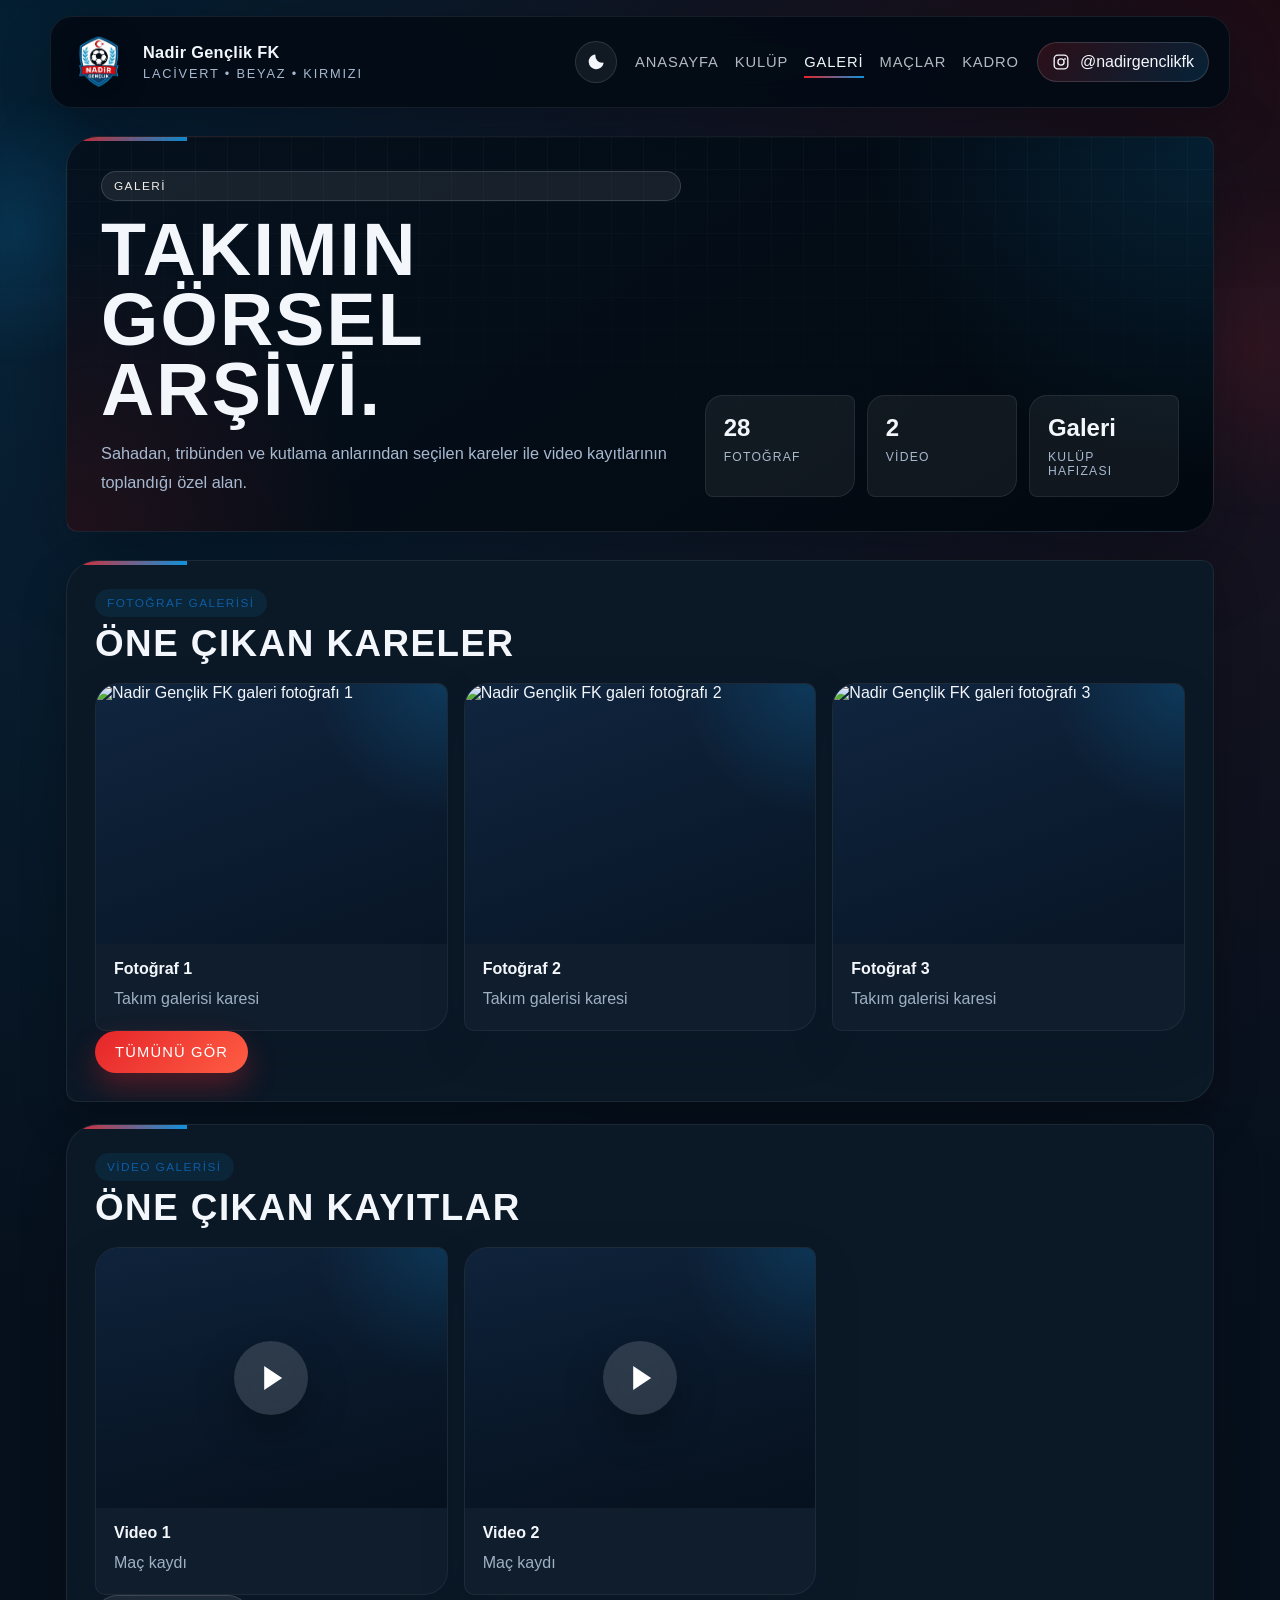
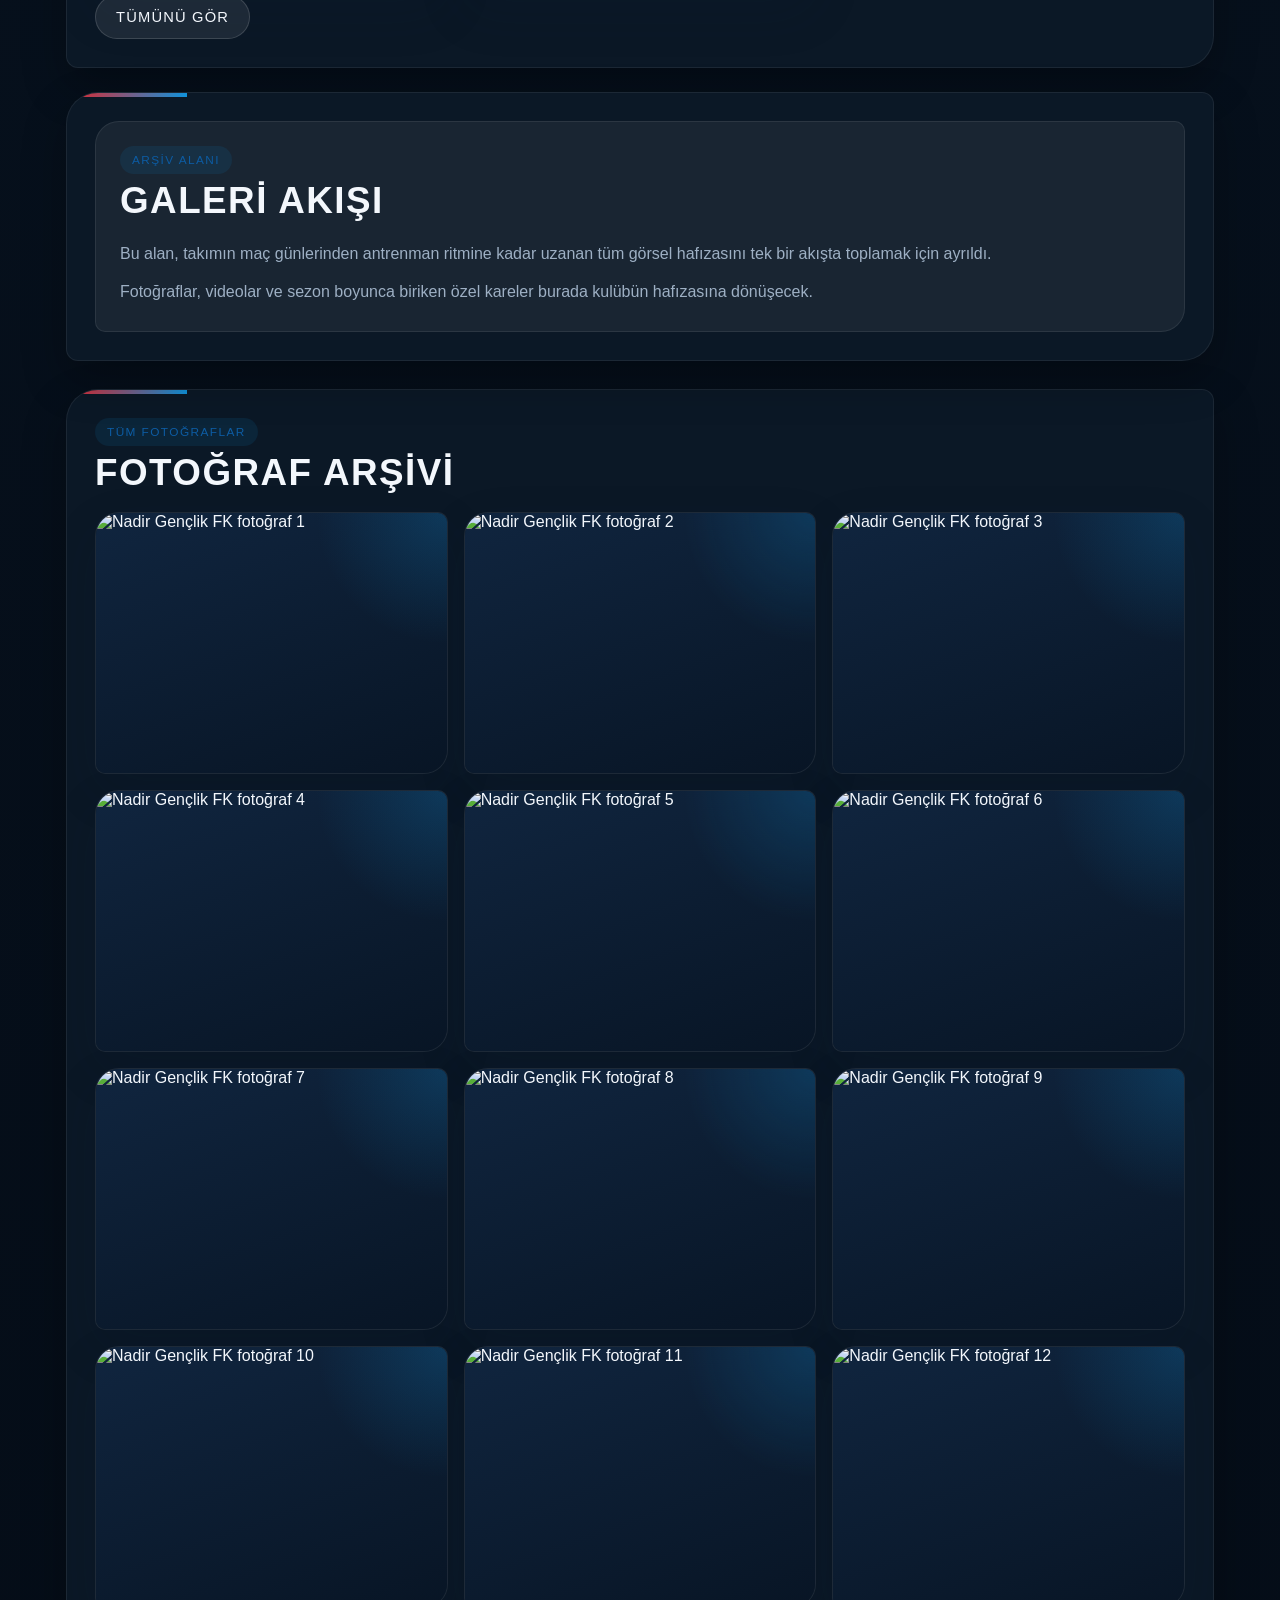
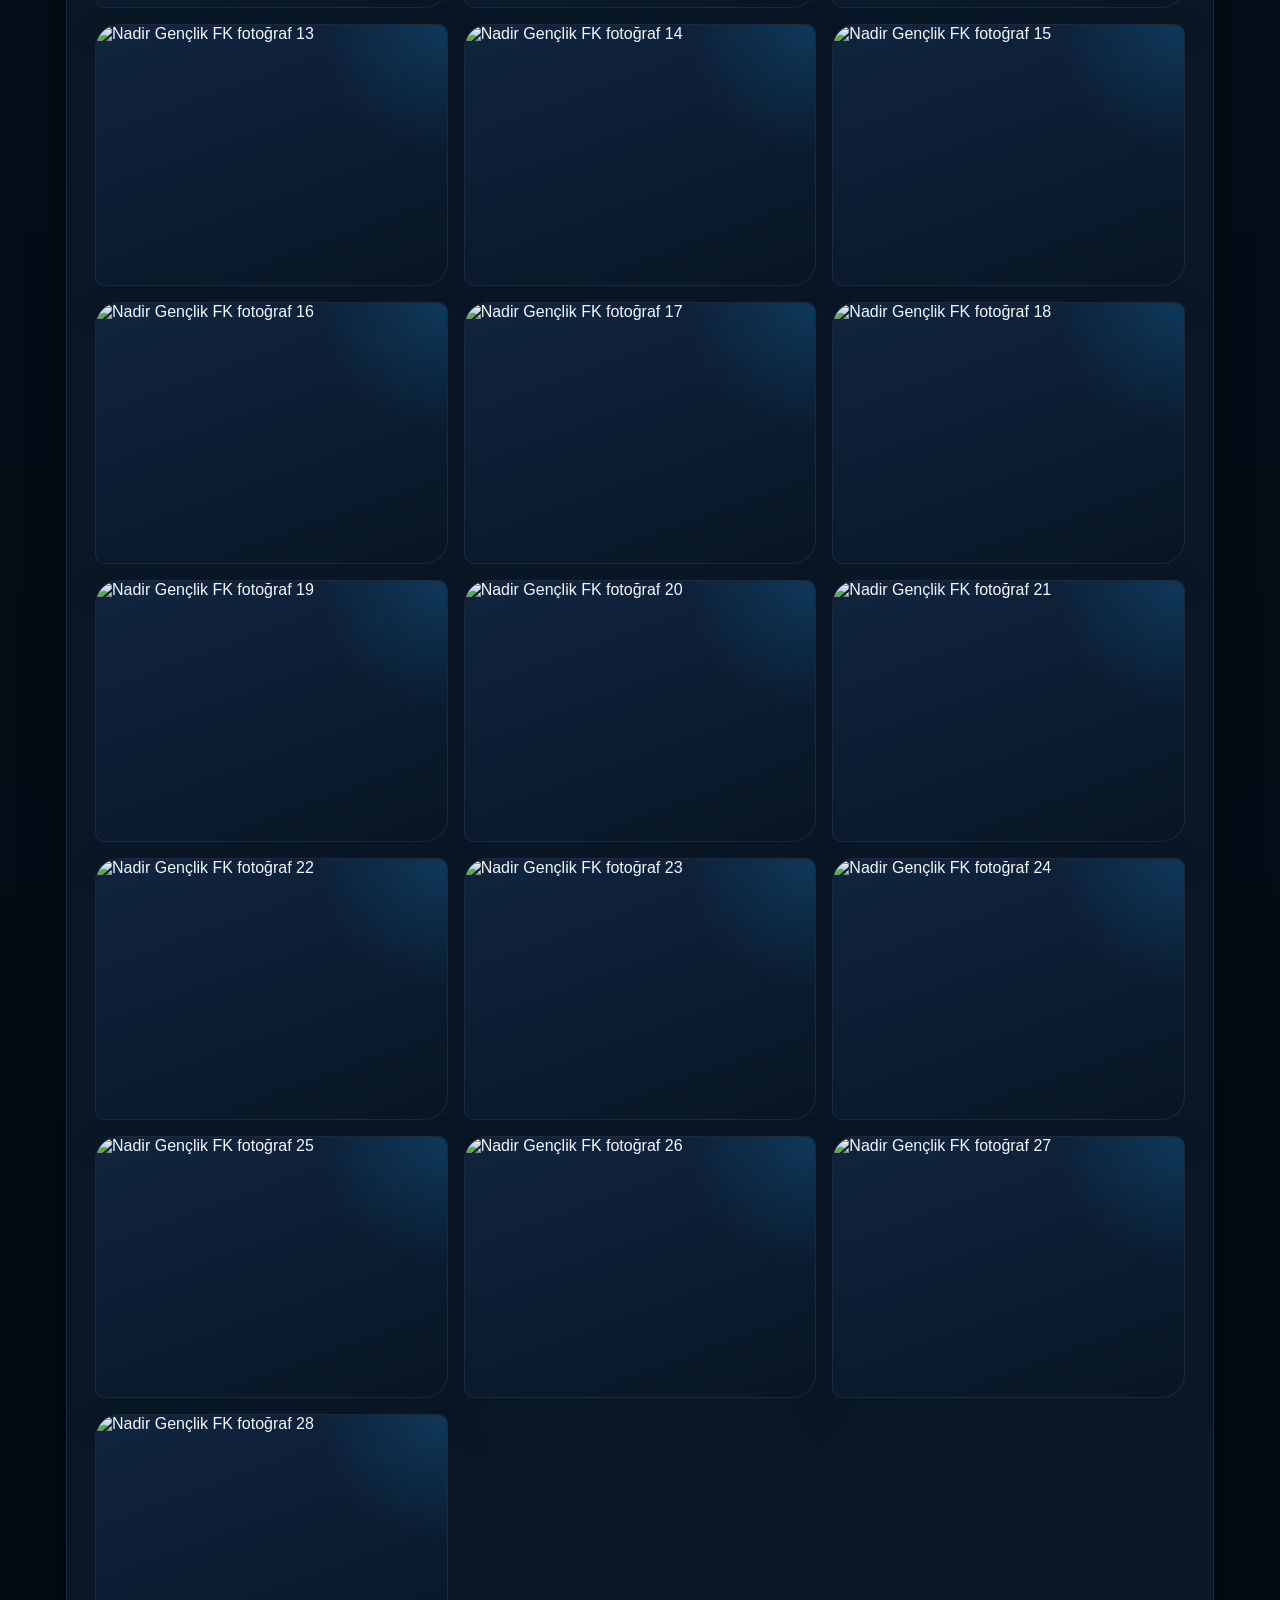
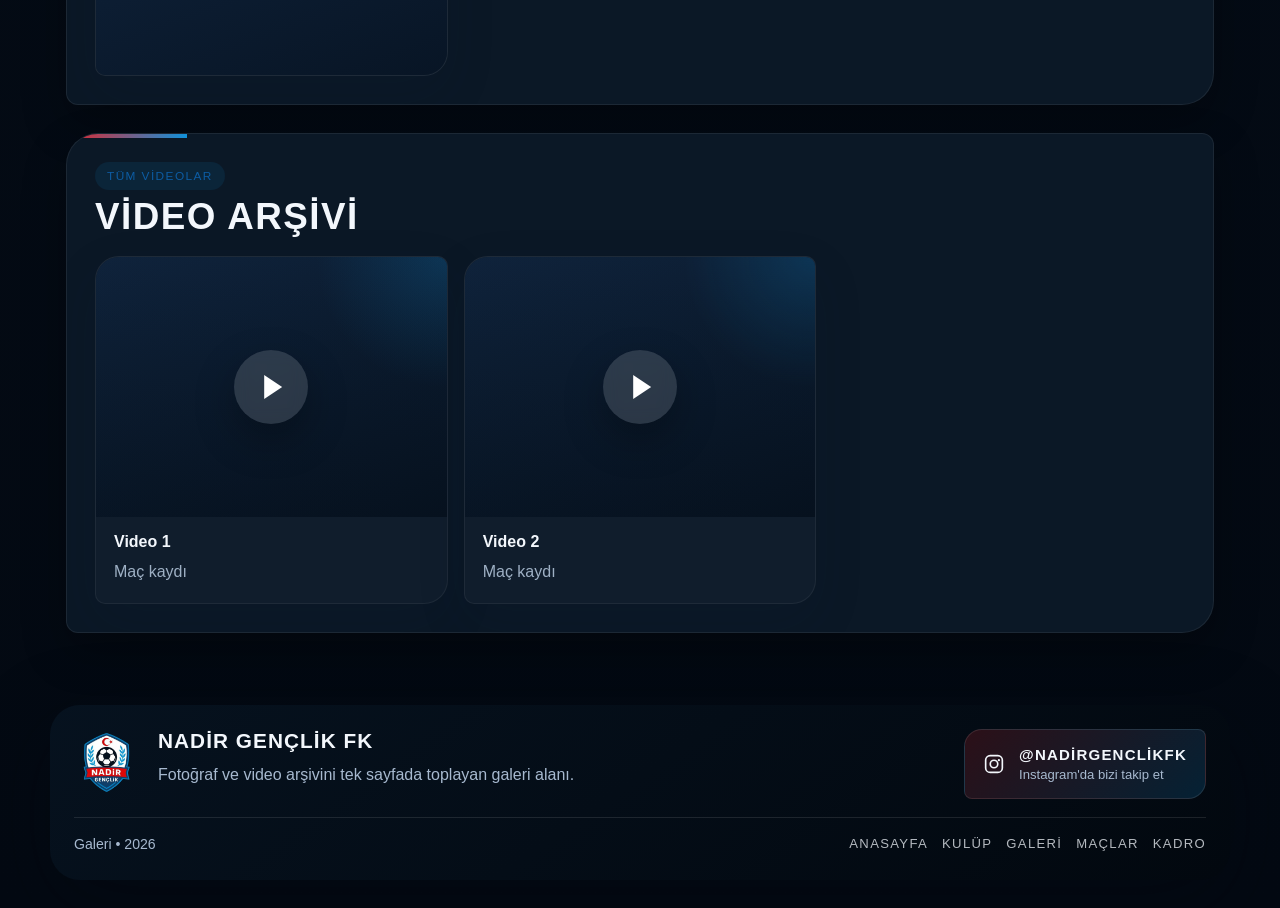
==== galeri.html @ cff1a97d "Add files via upload" ====
﻿<!DOCTYPE html>
<html lang="tr">
<head>
  <meta charset="UTF-8" />
  <meta name="viewport" content="width=device-width, initial-scale=1.0" />
  <meta name="theme-color" content="#071b34" />
  <title>Galeri - Nadir Gençlik FK</title>
  <link rel="icon" type="image/png" href="logo.png" />
  <link rel="stylesheet" href="styles.css" />
</head>
<body class="gallery-page is-loading">
  <div class="page-loader" id="page-loader" aria-hidden="true">
    <div class="loader-core">
      <div class="loader-ring">
        <img src="logo.png" alt="Nadir Gençlik FK logosu" />
      </div>
      <div class="loader-copy">
        <strong>Nadir Gençlik FK</strong>
        <span>Hazırlanıyor</span>
      </div>
    </div>
  </div>
  <div class="cursor-ring" id="cursor-ring" aria-hidden="true"></div>
  <div class="cursor-dot" id="cursor-dot" aria-hidden="true"></div>
  <header class="site-header">
    <nav class="nav-shell" aria-label="Ana menü">
      <a class="nav-logo" href="index.html">
        <img src="logo.png" alt="Nadir Gençlik FK logosu" />
        <div class="logo-copy">
          <span class="logo-name">Nadir Gençlik FK</span>
          <span class="logo-sub">Lacivert • Beyaz • Kırmızı</span>
        </div>
      </a>
      <button class="nav-toggle" id="nav-toggle" type="button" aria-label="Menüyü aç" aria-expanded="false" aria-controls="nav-actions">
        <span class="nav-toggle-lines" aria-hidden="true">
          <span></span>
          <span></span>
          <span></span>
        </span>
      </button>
      <div class="nav-actions" id="nav-actions">
        <button class="theme-toggle" id="theme-toggle" type="button" aria-label="Temayı değiştir">
          <svg viewBox="0 0 24 24" aria-hidden="true"><path d="M21 12.8A8.99 8.99 0 0 1 11.2 3a1 1 0 0 0-1.14-1A10 10 0 1 0 22 13.94a1 1 0 0 0-1-1.14Z"/></svg>
        </button>
        <div class="nav-links">
          <a href="index.html">Anasayfa</a>
          <a href="kulup.html">Kulüp</a>
          <a href="galeri.html" aria-current="page">Galeri</a>
          <a href="mac-sonuclari.html">Maçlar</a>
          <a href="kadro.html">Kadro</a>
        </div>
        <a class="social-pill" href="https://instagram.com/nadirgenclikfk" target="_blank" rel="noopener noreferrer" aria-label="Instagram hesabı">
          <svg viewBox="0 0 24 24" aria-hidden="true"><path d="M7.75 2h8.5A5.75 5.75 0 0 1 22 7.75v8.5A5.75 5.75 0 0 1 16.25 22h-8.5A5.75 5.75 0 0 1 2 16.25v-8.5A5.75 5.75 0 0 1 7.75 2Zm0 1.8A3.95 3.95 0 0 0 3.8 7.75v8.5A3.95 3.95 0 0 0 7.75 20.2h8.5a3.95 3.95 0 0 0 3.95-3.95v-8.5a3.95 3.95 0 0 0-3.95-3.95h-8.5ZM12 7a5 5 0 1 1 0 10 5 5 0 0 1 0-10Zm0 1.8A3.2 3.2 0 1 0 12 15.2 3.2 3.2 0 0 0 12 8.8Zm5.35-2.15a1.2 1.2 0 1 1 0 2.4 1.2 1.2 0 0 1 0-2.4Z"/></svg>
          <span>@nadirgenclikfk</span>
        </a>
      </div>
    </nav>
  </header>

  <main class="page-shell">
    <section class="panel hero-panel page-hero">
      <div class="page-hero-grid">
        <div class="page-copy">
          <span class="page-tag">Galeri</span>
          <h1>Takımın görsel arşivi.</h1>
          <p>Sahadan, tribünden ve kutlama anlarından seçilen kareler ile video kayıtlarının toplandığı özel alan.</p>
        </div>

        <div class="page-summary">
          <div class="summary-card">
            <strong>28</strong>
            <span>Fotoğraf</span>
          </div>
          <div class="summary-card">
            <strong>2</strong>
            <span>Video</span>
          </div>
          <div class="summary-card">
            <strong>Galeri</strong>
            <span>Kulüp hafızası</span>
          </div>
        </div>
      </div>
    </section>

    <section class="section-block results-grid">
      <div class="results-stack">
        <article class="panel content-panel">
          <div class="section-head">
            <span class="section-kicker">Fotoğraf Galerisi</span>
            <h2 class="results-title">Öne Çıkan Kareler</h2>
          </div>
          <div class="gallery-grid">
            <article class="media-card">
              <div class="media-frame">
                <img src="medya/fotograflar/image (1).jpeg" alt="Nadir Gençlik FK galeri fotoğrafı 1" class="gallery-image" />
              </div>
              <div class="media-copy">
                <strong>Fotoğraf 1</strong>
                <span>Takım galerisi karesi</span>
              </div>
            </article>
            <article class="media-card">
              <div class="media-frame">
                <img src="medya/fotograflar/image (2).jpeg" alt="Nadir Gençlik FK galeri fotoğrafı 2" class="gallery-image" />
              </div>
              <div class="media-copy">
                <strong>Fotoğraf 2</strong>
                <span>Takım galerisi karesi</span>
              </div>
            </article>
            <article class="media-card">
              <div class="media-frame">
                <img src="medya/fotograflar/image (3).jpeg" alt="Nadir Gençlik FK galeri fotoğrafı 3" class="gallery-image" />
              </div>
              <div class="media-copy">
                <strong>Fotoğraf 3</strong>
                <span>Takım galerisi karesi</span>
              </div>
            </article>
          </div>
          <div class="hero-actions">
            <a class="button button-primary" href="#tum-fotograflar">Tümünü Gör</a>
          </div>
        </article>

        <article class="panel content-panel">
          <div class="section-head">
            <span class="section-kicker">Video Galerisi</span>
            <h2 class="results-title">Öne Çıkan Kayıtlar</h2>
          </div>
          <div class="gallery-grid">
            <article class="media-card">
              <div class="media-frame">
                <video class="gallery-video-preview" muted playsinline preload="metadata">
                  <source src="medya/videolar/video.mp4" type="video/mp4" />
                </video>
                <button class="media-open media-open-video" type="button" data-video-src="medya/videolar/video.mp4" aria-label="Videoyu büyük aç">
                  <span class="media-open-icon" aria-hidden="true"></span>
                </button>
              </div>
              <div class="media-copy">
                <strong>Video 1</strong>
                <span>Maç kaydı</span>
              </div>
            </article>
            <article class="media-card">
              <div class="media-frame">
                <video class="gallery-video-preview" muted playsinline preload="metadata">
                  <source src="medya/videolar/video 2.mp4" type="video/mp4" />
                </video>
                <button class="media-open media-open-video" type="button" data-video-src="medya/videolar/video 2.mp4" aria-label="Videoyu büyük aç">
                  <span class="media-open-icon" aria-hidden="true"></span>
                </button>
              </div>
              <div class="media-copy">
                <strong>Video 2</strong>
                <span>Maç kaydı</span>
              </div>
            </article>
          </div>
          <div class="hero-actions">
            <a class="button button-secondary" href="#tum-videolar">Tümünü Gör</a>
          </div>
        </article>
      </div>

      <aside class="panel results-aside">
        <article class="note-card">
          <div class="section-head">
            <span class="section-kicker">Arşiv Alanı</span>
            <h2 class="results-title">Galeri Akışı</h2>
          </div>
          <p>Bu alan, takımın maç günlerinden antrenman ritmine kadar uzanan tüm görsel hafızasını tek bir akışta toplamak için ayrıldı.</p>
          <p>Fotoğraflar, videolar ve sezon boyunca biriken özel kareler burada kulübün hafızasına dönüşecek.</p>
        </article>
      </aside>
    </section>

    <section class="section-block panel content-panel" id="tum-fotograflar">
      <div class="section-head">
        <span class="section-kicker">Tüm Fotoğraflar</span>
        <h2 class="results-title">Fotoğraf Arşivi</h2>
      </div>
      <div class="gallery-grid">
        <article class="media-card"><div class="media-frame"><img src="medya/fotograflar/image (1).jpeg" alt="Nadir Gençlik FK fotoğraf 1" class="gallery-image" /></div></article>
        <article class="media-card"><div class="media-frame"><img src="medya/fotograflar/image (2).jpeg" alt="Nadir Gençlik FK fotoğraf 2" class="gallery-image" /></div></article>
        <article class="media-card"><div class="media-frame"><img src="medya/fotograflar/image (3).jpeg" alt="Nadir Gençlik FK fotoğraf 3" class="gallery-image" /></div></article>
        <article class="media-card"><div class="media-frame"><img src="medya/fotograflar/image (4).jpeg" alt="Nadir Gençlik FK fotoğraf 4" class="gallery-image" /></div></article>
        <article class="media-card"><div class="media-frame"><img src="medya/fotograflar/image (5).jpeg" alt="Nadir Gençlik FK fotoğraf 5" class="gallery-image" /></div></article>
        <article class="media-card"><div class="media-frame"><img src="medya/fotograflar/image (6).jpeg" alt="Nadir Gençlik FK fotoğraf 6" class="gallery-image" /></div></article>
        <article class="media-card"><div class="media-frame"><img src="medya/fotograflar/image (7).jpeg" alt="Nadir Gençlik FK fotoğraf 7" class="gallery-image" /></div></article>
        <article class="media-card"><div class="media-frame"><img src="medya/fotograflar/image (8).jpeg" alt="Nadir Gençlik FK fotoğraf 8" class="gallery-image" /></div></article>
        <article class="media-card"><div class="media-frame"><img src="medya/fotograflar/image (9).jpeg" alt="Nadir Gençlik FK fotoğraf 9" class="gallery-image" /></div></article>
        <article class="media-card"><div class="media-frame"><img src="medya/fotograflar/image (10).jpeg" alt="Nadir Gençlik FK fotoğraf 10" class="gallery-image" /></div></article>
        <article class="media-card"><div class="media-frame"><img src="medya/fotograflar/image (11).jpeg" alt="Nadir Gençlik FK fotoğraf 11" class="gallery-image" /></div></article>
        <article class="media-card"><div class="media-frame"><img src="medya/fotograflar/image (12).jpeg" alt="Nadir Gençlik FK fotoğraf 12" class="gallery-image" /></div></article>
        <article class="media-card"><div class="media-frame"><img src="medya/fotograflar/image (13).jpeg" alt="Nadir Gençlik FK fotoğraf 13" class="gallery-image" /></div></article>
        <article class="media-card"><div class="media-frame"><img src="medya/fotograflar/image (14).jpeg" alt="Nadir Gençlik FK fotoğraf 14" class="gallery-image" /></div></article>
        <article class="media-card"><div class="media-frame"><img src="medya/fotograflar/image (15).jpeg" alt="Nadir Gençlik FK fotoğraf 15" class="gallery-image" /></div></article>
        <article class="media-card"><div class="media-frame"><img src="medya/fotograflar/image (16).jpeg" alt="Nadir Gençlik FK fotoğraf 16" class="gallery-image" /></div></article>
        <article class="media-card"><div class="media-frame"><img src="medya/fotograflar/image (17).jpeg" alt="Nadir Gençlik FK fotoğraf 17" class="gallery-image" /></div></article>
        <article class="media-card"><div class="media-frame"><img src="medya/fotograflar/image (18).jpeg" alt="Nadir Gençlik FK fotoğraf 18" class="gallery-image" /></div></article>
        <article class="media-card"><div class="media-frame"><img src="medya/fotograflar/image (19).jpeg" alt="Nadir Gençlik FK fotoğraf 19" class="gallery-image" /></div></article>
        <article class="media-card"><div class="media-frame"><img src="medya/fotograflar/image (20).jpeg" alt="Nadir Gençlik FK fotoğraf 20" class="gallery-image" /></div></article>
        <article class="media-card"><div class="media-frame"><img src="medya/fotograflar/image (21).jpeg" alt="Nadir Gençlik FK fotoğraf 21" class="gallery-image" /></div></article>
        <article class="media-card"><div class="media-frame"><img src="medya/fotograflar/image (22).jpeg" alt="Nadir Gençlik FK fotoğraf 22" class="gallery-image" /></div></article>
        <article class="media-card"><div class="media-frame"><img src="medya/fotograflar/image (23).jpeg" alt="Nadir Gençlik FK fotoğraf 23" class="gallery-image" /></div></article>
        <article class="media-card"><div class="media-frame"><img src="medya/fotograflar/image (24).jpeg" alt="Nadir Gençlik FK fotoğraf 24" class="gallery-image" /></div></article>
        <article class="media-card"><div class="media-frame"><img src="medya/fotograflar/image (25).jpeg" alt="Nadir Gençlik FK fotoğraf 25" class="gallery-image" /></div></article>
        <article class="media-card"><div class="media-frame"><img src="medya/fotograflar/image (26).jpeg" alt="Nadir Gençlik FK fotoğraf 26" class="gallery-image" /></div></article>
        <article class="media-card"><div class="media-frame"><img src="medya/fotograflar/image (27).jpeg" alt="Nadir Gençlik FK fotoğraf 27" class="gallery-image" /></div></article>
        <article class="media-card"><div class="media-frame"><img src="medya/fotograflar/image (28).jpeg" alt="Nadir Gençlik FK fotoğraf 28" class="gallery-image" /></div></article>
      </div>
    </section>

    <section class="section-block panel content-panel" id="tum-videolar">
      <div class="section-head">
        <span class="section-kicker">Tüm Videolar</span>
        <h2 class="results-title">Video Arşivi</h2>
      </div>
      <div class="gallery-grid">
        <article class="media-card">
          <div class="media-frame">
            <video class="gallery-video-preview" muted playsinline preload="metadata">
              <source src="medya/videolar/video.mp4" type="video/mp4" />
            </video>
            <button class="media-open media-open-video" type="button" data-video-src="medya/videolar/video.mp4" aria-label="Videoyu büyük aç">
              <span class="media-open-icon" aria-hidden="true"></span>
            </button>
          </div>
          <div class="media-copy">
            <strong>Video 1</strong>
            <span>Maç kaydı</span>
          </div>
        </article>
        <article class="media-card">
          <div class="media-frame">
            <video class="gallery-video-preview" muted playsinline preload="metadata">
              <source src="medya/videolar/video 2.mp4" type="video/mp4" />
            </video>
            <button class="media-open media-open-video" type="button" data-video-src="medya/videolar/video 2.mp4" aria-label="Videoyu büyük aç">
              <span class="media-open-icon" aria-hidden="true"></span>
            </button>
          </div>
          <div class="media-copy">
            <strong>Video 2</strong>
            <span>Maç kaydı</span>
          </div>
        </article>
      </div>
    </section>

  </main>

  <div class="lightbox" id="gallery-lightbox" aria-hidden="true">
    <button class="lightbox-close" id="lightbox-close" type="button" aria-label="Görseli kapat">×</button>
    <div class="lightbox-stage">
      <img src="" alt="" class="lightbox-image" id="lightbox-image" />
      <video class="lightbox-video" id="lightbox-video" controls playsinline></video>
    </div>
  </div>

  <footer class="site-footer">
    <div class="footer-shell">
      <div class="footer-main">
        <div class="footer-brand">
          <img src="logo.png" alt="Nadir Gençlik FK logosu" />
          <div>
            <strong>Nadir Gençlik FK</strong>
            <p>Fotoğraf ve video arşivini tek sayfada toplayan galeri alanı.</p>
          </div>
        </div>

        <a class="footer-social-card" href="https://instagram.com/nadirgenclikfk" target="_blank" rel="noopener noreferrer" aria-label="Instagram hesabı">
          <svg class="social-icon" viewBox="0 0 24 24" aria-hidden="true"><path d="M7.75 2h8.5A5.75 5.75 0 0 1 22 7.75v8.5A5.75 5.75 0 0 1 16.25 22h-8.5A5.75 5.75 0 0 1 2 16.25v-8.5A5.75 5.75 0 0 1 7.75 2Zm0 1.8A3.95 3.95 0 0 0 3.8 7.75v8.5A3.95 3.95 0 0 0 7.75 20.2h8.5a3.95 3.95 0 0 0 3.95-3.95v-8.5a3.95 3.95 0 0 0-3.95-3.95h-8.5ZM12 7a5 5 0 1 1 0 10 5 5 0 0 1 0-10Zm0 1.8A3.2 3.2 0 1 0 12 15.2 3.2 3.2 0 0 0 12 8.8Zm5.35-2.15a1.2 1.2 0 1 1 0 2.4 1.2 1.2 0 0 1 0-2.4Z"/></svg>
          <div class="footer-social-copy">
            <strong>@nadirgenclikfk</strong>
            <span>Instagram'da bizi takip et</span>
          </div>
        </a>
      </div>

      <div class="footer-bottom">
        <div class="footer-note">Galeri • 2026</div>
        <div class="footer-nav">
          <a href="index.html">Anasayfa</a>
          <a href="kulup.html">Kulüp</a>
          <a href="galeri.html">Galeri</a>
          <a href="mac-sonuclari.html">Maçlar</a>
          <a href="kadro.html">Kadro</a>
        </div>
      </div>
    </div>
  </footer>

  <script>
    var loaderStart = Date.now();

    (function () {
      var savedTheme = localStorage.getItem("ngf-theme");
      if (savedTheme === "light" || savedTheme === "dark") {
        document.body.setAttribute("data-theme", savedTheme);
      }
    })();

    window.addEventListener("load", function () {
      var loader = document.getElementById("page-loader");
      if (!loader) return;
      var elapsed = Date.now() - loaderStart;
      var remaining = Math.max(0, 1800 - elapsed);
      window.setTimeout(function () {
        document.body.classList.remove("is-loading");
        loader.classList.add("is-hidden");
        window.setTimeout(function () {
          loader.remove();
        }, 500);
      }, remaining);
    });

    (function () {
      var themeToggle = document.getElementById("theme-toggle");

      if (themeToggle) {
        function updateThemeToggleLabel() {
          var isLight = document.body.getAttribute("data-theme") === "light";
          themeToggle.setAttribute("aria-label", isLight ? "Karanlık temaya geç" : "Beyaz temaya geç");
        }

        updateThemeToggleLabel();

        themeToggle.addEventListener("click", function () {
          var currentTheme = document.body.getAttribute("data-theme") === "light" ? "light" : "dark";
          var nextTheme = currentTheme === "light" ? "dark" : "light";
          document.body.setAttribute("data-theme", nextTheme);
          localStorage.setItem("ngf-theme", nextTheme);
          updateThemeToggleLabel();
        });
      }

      var navToggle = document.getElementById("nav-toggle");
      var navActions = document.getElementById("nav-actions");
      var navShell = document.querySelector(".nav-shell");

      if (navToggle && navActions && navShell) {
        navToggle.addEventListener("click", function () {
          var isOpen = navShell.classList.toggle("is-open");
          navToggle.setAttribute("aria-expanded", String(isOpen));
          navToggle.setAttribute("aria-label", isOpen ? "Menüyü kapat" : "Menüyü aç");
        });

        navActions.querySelectorAll("a").forEach(function (link) {
          link.addEventListener("click", function () {
            navShell.classList.remove("is-open");
            navToggle.setAttribute("aria-expanded", "false");
            navToggle.setAttribute("aria-label", "Menüyü aç");
          });
        });
      }

      if (!window.matchMedia("(pointer: fine)").matches) return;

      var ring = document.getElementById("cursor-ring");
      var dot = document.getElementById("cursor-dot");
      if (!ring || !dot) return;

      document.body.classList.add("has-fancy-cursor");

      var ringX = window.innerWidth / 2;
      var ringY = window.innerHeight / 2;
      var mouseX = ringX;
      var mouseY = ringY;

      function animate() {
        ringX += (mouseX - ringX) * 0.18;
        ringY += (mouseY - ringY) * 0.18;
        ring.style.transform = "translate(" + ringX + "px, " + ringY + "px) translate(-50%, -50%)";
        dot.style.transform = "translate(" + mouseX + "px, " + mouseY + "px) translate(-50%, -50%)";
        window.requestAnimationFrame(animate);
      }

      window.addEventListener("mousemove", function (event) {
        mouseX = event.clientX;
        mouseY = event.clientY;
        ring.classList.add("is-visible");
        dot.classList.add("is-visible");
      });

      window.addEventListener("mouseout", function () {
        ring.classList.remove("is-visible");
        dot.classList.remove("is-visible");
      });

      document.querySelectorAll("a, button, .button, .social-pill, .footer-social-card, .video-card, .player-card, .match-row, .result-card, .tag-chip, .media-card").forEach(function (item) {
        item.addEventListener("mouseenter", function () {
          ring.classList.add("is-active");
          dot.classList.add("is-active");
        });
        item.addEventListener("mouseleave", function () {
          ring.classList.remove("is-active");
          dot.classList.remove("is-active");
        });
      });

      animate();
    })();

    (function () {
      var lightbox = document.getElementById("gallery-lightbox");
      var lightboxImage = document.getElementById("lightbox-image");
      var lightboxVideo = document.getElementById("lightbox-video");
      var closeButton = document.getElementById("lightbox-close");

      if (!lightbox || !lightboxImage || !lightboxVideo || !closeButton) return;

      function closeLightbox() {
        lightbox.classList.remove("is-open");
        lightbox.setAttribute("aria-hidden", "true");
        document.body.classList.remove("lightbox-open");
        lightboxVideo.pause();
        lightboxVideo.removeAttribute("src");
        lightboxImage.removeAttribute("src");
        lightboxImage.classList.remove("is-visible");
        lightboxVideo.classList.remove("is-visible");
      }

      document.querySelectorAll(".gallery-image").forEach(function (image) {
        image.addEventListener("click", function () {
          lightboxVideo.classList.remove("is-visible");
          lightboxImage.src = image.src;
          lightboxImage.alt = image.alt || "Galeri görseli";
          lightboxImage.classList.add("is-visible");
          lightbox.classList.add("is-open");
          lightbox.setAttribute("aria-hidden", "false");
          document.body.classList.add("lightbox-open");
        });
      });

      document.querySelectorAll(".media-open").forEach(function (button) {
        button.addEventListener("click", function () {
          var source = button.getAttribute("data-video-src");
          if (!source) return;
          lightboxImage.classList.remove("is-visible");
          lightboxVideo.src = source;
          lightboxVideo.classList.add("is-visible");
          lightbox.classList.add("is-open");
          lightbox.setAttribute("aria-hidden", "false");
          document.body.classList.add("lightbox-open");
          lightboxVideo.play().catch(function () {});
        });
      });

      closeButton.addEventListener("click", closeLightbox);

      lightbox.addEventListener("click", function (event) {
        if (event.target === lightbox) {
          closeLightbox();
        }
      });

      window.addEventListener("keydown", function (event) {
        if (event.key === "Escape" && lightbox.classList.contains("is-open")) {
          closeLightbox();
        }
      });
    })();
  </script>
</body>
</html>
---- styles.css ----
﻿:root {
  --bg-top: #06111e;
  --bg-deep: #0a1b30;
  --bg-panel: rgba(8, 24, 42, 0.92);
  --bg-panel-soft: rgba(10, 31, 53, 0.82);
  --bg-card: #ffffff;
  --bg-muted: #edf2f8;
  --line-dark: rgba(255, 255, 255, 0.12);
  --line-light: rgba(8, 24, 42, 0.1);
  --text-light: #f3f7fc;
  --text-soft: #a7b9cf;
  --text-dark: #0c1a2c;
  --text-muted: #5c6c80;
  --brand-blue: #1092db;
  --brand-blue-deep: #0d5ca3;
  --brand-red: #e5252a;
  --brand-cream: #f3eee6;
  --pitch-green: #166343;
  --pitch-green-deep: #0f5135;
  --shadow-dark: 0 24px 80px rgba(0, 7, 16, 0.38);
  --shadow-light: 0 18px 50px rgba(10, 28, 47, 0.12);
  --radius-lg: 32px 12px 32px 12px;
  --radius-md: 24px 10px 24px 10px;
  --radius-sm: 18px 8px 18px 8px;
  --max-width: 1180px;
  --page-bg:
    radial-gradient(circle at top left, rgba(16, 146, 219, 0.22), transparent 26%),
    radial-gradient(circle at top right, rgba(229, 37, 42, 0.14), transparent 24%),
    linear-gradient(180deg, var(--bg-top) 0, #0a1625 24rem, #f2f5fa 24rem, #edf2f8 100%);
  --nav-surface: rgba(7, 20, 35, 0.76);
  --nav-border: rgba(255, 255, 255, 0.12);
  --nav-link-bg-mobile: rgba(255, 255, 255, 0.05);
  --hero-surface:
    radial-gradient(circle at top right, rgba(16, 146, 219, 0.2), transparent 28%),
    radial-gradient(circle at bottom left, rgba(229, 37, 42, 0.18), transparent 24%),
    linear-gradient(145deg, rgba(11, 33, 58, 0.98), rgba(6, 16, 28, 0.98));
  --hero-grid-line: rgba(255, 255, 255, 0.03);
  --dark-panel-surface: linear-gradient(160deg, rgba(11, 34, 59, 0.97), rgba(7, 20, 35, 0.98));
  --footer-surface: linear-gradient(145deg, rgba(11, 34, 59, 0.98), rgba(7, 20, 35, 0.98));
  --loader-surface:
    radial-gradient(circle at top, rgba(16, 146, 219, 0.24), transparent 32%),
    radial-gradient(circle at bottom, rgba(229, 37, 42, 0.18), transparent 28%),
    linear-gradient(180deg, rgba(4, 13, 24, 0.98), rgba(8, 24, 42, 0.99));
  --theme-toggle-surface: rgba(255, 255, 255, 0.08);
  --theme-toggle-border: rgba(255, 255, 255, 0.14);
  --theme-toggle-text: var(--text-light);
}

* {
  box-sizing: border-box;
}

html {
  scroll-behavior: smooth;
}

body {
  margin: 0;
  font-family: "Trebuchet MS", Verdana, sans-serif;
  color: var(--text-dark);
  background: var(--page-bg);
  overflow-x: hidden;
}

body[data-theme="light"] {
  --bg-top: #dfeaf7;
  --bg-deep: #eef4fb;
  --bg-panel: rgba(255, 255, 255, 0.96);
  --bg-panel-soft: rgba(244, 248, 253, 0.96);
  --bg-card: #ffffff;
  --bg-muted: #f4f7fb;
  --line-dark: rgba(10, 28, 47, 0.1);
  --line-light: rgba(10, 28, 47, 0.08);
  --text-light: #10233a;
  --text-soft: #607086;
  --text-dark: #0c1a2c;
  --text-muted: #5f6e81;
  --page-bg:
    radial-gradient(circle at top left, rgba(16, 146, 219, 0.16), transparent 26%),
    radial-gradient(circle at top right, rgba(229, 37, 42, 0.09), transparent 22%),
    linear-gradient(180deg, #edf4fb 0, #f7fafd 24rem, #eef3f8 24rem, #e7edf5 100%);
  --nav-surface: rgba(255, 255, 255, 0.88);
  --nav-border: rgba(10, 28, 47, 0.1);
  --nav-link-bg-mobile: rgba(10, 28, 47, 0.04);
  --hero-surface:
    radial-gradient(circle at top right, rgba(16, 146, 219, 0.14), transparent 28%),
    radial-gradient(circle at bottom left, rgba(229, 37, 42, 0.1), transparent 24%),
    linear-gradient(145deg, rgba(255, 255, 255, 0.98), rgba(241, 246, 252, 0.98));
  --hero-grid-line: rgba(10, 28, 47, 0.04);
  --dark-panel-surface: linear-gradient(160deg, rgba(255, 255, 255, 0.98), rgba(242, 247, 252, 0.98));
  --footer-surface: linear-gradient(145deg, rgba(255, 255, 255, 0.98), rgba(242, 247, 252, 0.98));
  --loader-surface:
    radial-gradient(circle at top, rgba(16, 146, 219, 0.16), transparent 32%),
    radial-gradient(circle at bottom, rgba(229, 37, 42, 0.1), transparent 28%),
    linear-gradient(180deg, rgba(243, 247, 252, 0.98), rgba(232, 238, 246, 0.99));
  --theme-toggle-surface: rgba(10, 28, 47, 0.06);
  --theme-toggle-border: rgba(10, 28, 47, 0.12);
  --theme-toggle-text: var(--text-dark);
}

body:not([data-theme="light"]) {
  --page-bg:
    radial-gradient(circle at top left, rgba(16, 146, 219, 0.16), transparent 22%),
    radial-gradient(circle at top right, rgba(229, 37, 42, 0.12), transparent 20%),
    linear-gradient(180deg, #020811 0, #06101c 18rem, #07121f 18rem, #030912 100%);
  --nav-surface: rgba(3, 11, 20, 0.9);
  --nav-border: rgba(255, 255, 255, 0.08);
  --hero-surface:
    radial-gradient(circle at top right, rgba(16, 146, 219, 0.16), transparent 28%),
    radial-gradient(circle at bottom left, rgba(229, 37, 42, 0.12), transparent 24%),
    linear-gradient(145deg, rgba(6, 18, 31, 0.99), rgba(2, 8, 15, 0.99));
  --dark-panel-surface: linear-gradient(160deg, rgba(7, 20, 35, 0.98), rgba(2, 9, 16, 0.99));
  --footer-surface: linear-gradient(145deg, rgba(6, 18, 31, 0.99), rgba(2, 8, 15, 0.99));
  --loader-surface:
    radial-gradient(circle at top, rgba(16, 146, 219, 0.18), transparent 28%),
    radial-gradient(circle at bottom, rgba(229, 37, 42, 0.12), transparent 24%),
    linear-gradient(180deg, rgba(2, 7, 13, 0.995), rgba(3, 10, 18, 0.995));
  --bg-card: #0b1826;
  --bg-muted: #101d2c;
  --text-dark: #edf4fb;
  --text-muted: #9eb0c4;
  --line-light: rgba(255, 255, 255, 0.08);
  --theme-toggle-surface: rgba(255, 255, 255, 0.06);
  --theme-toggle-border: rgba(255, 255, 255, 0.12);
  --theme-toggle-text: var(--text-light);
}

body.is-loading {
  overflow: hidden;
}

body::before,
body::after {
  content: "";
  position: fixed;
  inset: auto;
  pointer-events: none;
  z-index: -1;
}

body::before {
  top: 90px;
  left: -120px;
  width: 280px;
  height: 280px;
  border-radius: 50%;
  background: radial-gradient(circle, rgba(16, 146, 219, 0.18), transparent 68%);
}

body::after {
  top: 180px;
  right: -140px;
  width: 340px;
  height: 340px;
  border-radius: 50%;
  background: radial-gradient(circle, rgba(229, 37, 42, 0.11), transparent 70%);
}

a {
  color: inherit;
  text-decoration: none;
}

img {
  display: block;
  max-width: 100%;
}

h1,
h2,
h3,
.nav-links a,
.eyebrow,
.section-kicker,
.page-tag,
.button,
.stat-value,
.mini-match-label,
.formation-pill,
.role-pill,
.social-pill span,
.footer-nav a {
  font-family: "Franklin Gothic Medium", "Arial Narrow", Arial, sans-serif;
}

.site-header {
  position: sticky;
  top: 0;
  z-index: 30;
  padding: 16px 16px 0;
}

.page-loader {
  position: fixed;
  inset: 0;
  z-index: 999;
  display: flex;
  align-items: center;
  justify-content: center;
  background: var(--loader-surface);
  opacity: 1;
  visibility: visible;
  transition: opacity 0.45s ease, visibility 0.45s ease;
}

.page-loader.is-hidden {
  opacity: 0;
  visibility: hidden;
}

.cursor-dot,
.cursor-ring {
  display: none;
}

@media (pointer: fine) {
  body.has-fancy-cursor,
  body.has-fancy-cursor a,
  body.has-fancy-cursor button,
  body.has-fancy-cursor .button,
  body.has-fancy-cursor .social-pill,
  body.has-fancy-cursor .footer-social-card,
  body.has-fancy-cursor .video-card,
  body.has-fancy-cursor .player-card,
  body.has-fancy-cursor .match-row,
  body.has-fancy-cursor .result-card,
  body.has-fancy-cursor .tag-chip,
  body.has-fancy-cursor .nav-links a {
    cursor: none;
  }

  .cursor-dot,
  .cursor-ring {
    display: block;
    position: fixed;
    left: 0;
    top: 0;
    pointer-events: none;
    z-index: 1001;
    transform: translate(-50%, -50%);
    opacity: 0;
    transition: opacity 0.22s ease, transform 0.18s ease, width 0.22s ease, height 0.22s ease, border-color 0.22s ease, background 0.22s ease;
  }

  .cursor-dot {
    width: 8px;
    height: 8px;
    border-radius: 50%;
    background: var(--brand-red);
    box-shadow: 0 0 16px rgba(229, 37, 42, 0.32);
  }

  .cursor-ring {
    width: 34px;
    height: 34px;
    border-radius: 50%;
    border: 1.5px solid rgba(16, 146, 219, 0.72);
    background: rgba(16, 146, 219, 0.08);
    backdrop-filter: blur(2px);
  }

  .cursor-dot.is-visible,
  .cursor-ring.is-visible {
    opacity: 1;
  }

  .cursor-ring.is-active {
    width: 52px;
    height: 52px;
    border-color: rgba(229, 37, 42, 0.7);
    background: rgba(229, 37, 42, 0.08);
  }

  .cursor-dot.is-active {
    transform: translate(-50%, -50%) scale(1.25);
    background: var(--brand-blue);
    box-shadow: 0 0 18px rgba(16, 146, 219, 0.34);
  }
}

.loader-core {
  display: flex;
  flex-direction: column;
  align-items: center;
  gap: 18px;
  text-align: center;
}

.loader-ring {
  position: relative;
  width: 156px;
  height: 156px;
  border-radius: 50%;
  display: flex;
  align-items: center;
  justify-content: center;
  background:
    linear-gradient(145deg, rgba(255, 255, 255, 0.06), rgba(255, 255, 255, 0.01));
  border: 1px solid rgba(255, 255, 255, 0.12);
  box-shadow: 0 20px 60px rgba(0, 0, 0, 0.34);
}

.loader-ring::before {
  content: "";
  position: absolute;
  inset: -10px;
  border-radius: 50%;
  border: 5px solid rgba(255, 255, 255, 0.08);
  border-top-color: #17a4f0;
  border-right-color: #f0282d;
  border-bottom-color: rgba(23, 164, 240, 0.3);
  border-left-color: rgba(240, 40, 45, 0.3);
  box-shadow:
    0 0 26px rgba(23, 164, 240, 0.18),
    0 0 34px rgba(240, 40, 45, 0.12);
  animation: spin-loader 1.15s linear infinite;
}

.loader-ring::after {
  content: "";
  position: absolute;
  inset: -24px;
  border-radius: 50%;
  border: 1px dashed rgba(255, 255, 255, 0.16);
  box-shadow: inset 0 0 24px rgba(255, 255, 255, 0.05);
  animation: spin-loader-reverse 6s linear infinite;
}

.loader-ring img {
  width: 106px;
  height: 106px;
  object-fit: contain;
  border-radius: 50%;
  background: transparent;
  padding: 0;
  filter: drop-shadow(0 10px 18px rgba(0, 0, 0, 0.28));
  animation: logo-pulse 1.5s ease-in-out infinite;
}

.loader-copy strong {
  display: block;
  color: var(--text-light);
  font-size: 1rem;
  letter-spacing: 0.18em;
  text-transform: uppercase;
}

.loader-copy span {
  display: block;
  margin-top: 8px;
  color: var(--text-soft);
  font-size: 0.82rem;
  letter-spacing: 0.14em;
  text-transform: uppercase;
}

.nav-shell {
  max-width: var(--max-width);
  margin: 0 auto;
  padding: 16px 20px;
  display: flex;
  align-items: center;
  justify-content: space-between;
  gap: 18px;
  background: var(--nav-surface);
  border: 1px solid var(--nav-border);
  backdrop-filter: blur(14px);
  border-radius: 22px;
  box-shadow: 0 18px 50px rgba(0, 6, 14, 0.24);
}

.nav-logo {
  display: flex;
  align-items: center;
  gap: 14px;
  min-width: 0;
}

.nav-logo img {
  width: 58px;
  height: 58px;
  object-fit: contain;
  filter: drop-shadow(0 6px 14px rgba(0, 0, 0, 0.35));
}

.logo-copy {
  display: flex;
  flex-direction: column;
  gap: 4px;
}

.logo-name {
  color: var(--text-light);
  font-size: 1.02rem;
  font-weight: 700;
  letter-spacing: 0.02em;
}

.logo-sub {
  color: var(--text-soft);
  font-size: 0.8rem;
  letter-spacing: 0.14em;
  text-transform: uppercase;
}

.nav-actions {
  display: flex;
  align-items: center;
  gap: 18px;
}

.nav-toggle {
  display: none;
  width: 52px;
  height: 52px;
  align-items: center;
  justify-content: center;
  padding: 0;
  border: 1px solid rgba(255, 255, 255, 0.12);
  border-radius: 16px;
  background: rgba(255, 255, 255, 0.06);
  color: var(--text-light);
}

.nav-toggle-lines {
  position: relative;
  width: 22px;
  height: 16px;
}

.nav-toggle-lines span {
  position: absolute;
  left: 0;
  width: 100%;
  height: 2px;
  border-radius: 999px;
  background: currentColor;
  transition: transform 0.25s ease, opacity 0.25s ease, top 0.25s ease;
}

.nav-toggle-lines span:nth-child(1) {
  top: 0;
}

.nav-toggle-lines span:nth-child(2) {
  top: 7px;
}

.nav-toggle-lines span:nth-child(3) {
  top: 14px;
}

.nav-shell.is-open .nav-toggle-lines span:nth-child(1) {
  top: 7px;
  transform: rotate(45deg);
}

.nav-shell.is-open .nav-toggle-lines span:nth-child(2) {
  opacity: 0;
}

.nav-shell.is-open .nav-toggle-lines span:nth-child(3) {
  top: 7px;
  transform: rotate(-45deg);
}

.nav-links {
  display: flex;
  flex-wrap: wrap;
  gap: 16px;
}

.nav-links a {
  position: relative;
  color: rgba(243, 247, 252, 0.74);
  font-size: 0.92rem;
  letter-spacing: 0.06em;
  text-transform: uppercase;
}

body[data-theme="light"] .nav-links a {
  color: rgba(12, 26, 44, 0.72);
}

body[data-theme="light"] .nav-links a:hover,
body[data-theme="light"] .nav-links a[aria-current="page"] {
  color: var(--text-dark);
}

.theme-toggle {
  display: inline-flex;
  align-items: center;
  justify-content: center;
  width: 42px;
  height: 42px;
  padding: 0;
  border-radius: 50%;
  border: 1px solid var(--theme-toggle-border);
  background: var(--theme-toggle-surface);
  color: var(--theme-toggle-text);
  transition: transform 0.25s ease, border-color 0.25s ease, background 0.25s ease;
}

.theme-toggle:hover {
  transform: translateY(-2px);
}

.theme-toggle svg {
  width: 18px;
  height: 18px;
  fill: currentColor;
}

.nav-links a::after {
  content: "";
  position: absolute;
  left: 0;
  bottom: -8px;
  width: 100%;
  height: 2px;
  background: linear-gradient(90deg, var(--brand-red), var(--brand-blue));
  transform: scaleX(0);
  transform-origin: left;
  transition: transform 0.25s ease;
}

.nav-links a:hover,
.nav-links a[aria-current="page"] {
  color: var(--text-light);
}

.nav-links a:hover::after,
.nav-links a[aria-current="page"]::after {
  transform: scaleX(1);
}

.social-pill {
  display: inline-flex;
  align-items: center;
  gap: 10px;
  padding: 10px 14px;
  border-radius: 999px;
  background: linear-gradient(135deg, rgba(229, 37, 42, 0.18), rgba(16, 146, 219, 0.18));
  border: 1px solid rgba(255, 255, 255, 0.14);
  color: var(--text-light);
  white-space: nowrap;
  transition: transform 0.25s ease, border-color 0.25s ease, background 0.25s ease;
}

.social-pill:hover,
.footer-social-card:hover {
  transform: translateY(-2px);
  border-color: rgba(255, 255, 255, 0.28);
}

.social-icon,
.social-pill svg {
  width: 18px;
  height: 18px;
  fill: currentColor;
  flex-shrink: 0;
}

.page-shell {
  max-width: var(--max-width);
  margin: 0 auto;
  padding: 28px 16px 72px;
}

.panel,
.stat-card,
.video-card,
.player-card,
.match-row,
.summary-card,
.note-card,
.result-card {
  animation: rise-in 0.8s ease both;
}

.panel {
  position: relative;
  overflow: hidden;
  background: var(--bg-card);
  border-radius: var(--radius-lg);
  box-shadow: var(--shadow-light);
  border: 1px solid rgba(10, 28, 47, 0.08);
}

.panel-dark {
  background: var(--dark-panel-surface);
  color: var(--text-light);
  box-shadow: var(--shadow-dark);
  border-color: var(--nav-border);
}

.panel-dark p,
.panel-dark li {
  color: var(--text-soft);
}

.panel::before,
.panel-dark::before {
  content: "";
  position: absolute;
  inset: 0 auto auto 0;
  width: 120px;
  height: 4px;
  background: linear-gradient(90deg, var(--brand-red), var(--brand-blue));
}

.hero-panel {
  padding: 44px;
  background: var(--hero-surface);
  color: var(--text-light);
  box-shadow: var(--shadow-dark);
  border-color: var(--nav-border);
}

.hero-panel::after {
  content: "";
  position: absolute;
  inset: 0;
  background:
    linear-gradient(var(--hero-grid-line) 1px, transparent 1px),
    linear-gradient(90deg, var(--hero-grid-line) 1px, transparent 1px);
  background-size: 32px 32px;
  mask-image: linear-gradient(180deg, rgba(0, 0, 0, 0.9), transparent 88%);
  pointer-events: none;
}

.hero-grid,
.page-hero-grid,
.home-grid,
.lineup-layout,
.results-grid {
  position: relative;
  z-index: 1;
  display: grid;
  gap: 24px;
}

.hero-grid {
  grid-template-columns: minmax(0, 1.3fr) minmax(320px, 0.9fr);
  align-items: stretch;
}

.eyebrow,
.page-tag,
.section-kicker,
.mini-match-label,
.formation-pill,
.role-pill {
  display: inline-flex;
  align-items: center;
  gap: 8px;
  padding: 7px 12px;
  border-radius: 999px;
  letter-spacing: 0.12em;
  text-transform: uppercase;
  font-size: 0.74rem;
}

.eyebrow,
.page-tag,
.mini-match-label,
.formation-pill {
  color: var(--brand-cream);
  border: 1px solid rgba(255, 255, 255, 0.14);
  background: rgba(255, 255, 255, 0.08);
}

.section-kicker {
  color: var(--brand-blue-deep);
  background: rgba(16, 146, 219, 0.1);
}

.hero-copy {
  display: flex;
  flex-direction: column;
  justify-content: space-between;
  gap: 22px;
}

.hero-copy h1,
.page-copy h1 {
  margin: 0;
  font-size: clamp(2.3rem, 6vw, 4.6rem);
  line-height: 0.95;
  letter-spacing: 0.03em;
  text-transform: uppercase;
}

.hero-copy p,
.page-copy p {
  margin: 0;
  max-width: 620px;
  font-size: 1.02rem;
  line-height: 1.8;
  color: var(--text-soft);
}

.hero-actions {
  display: flex;
  flex-wrap: wrap;
  gap: 12px;
}

.button {
  display: inline-flex;
  align-items: center;
  justify-content: center;
  gap: 10px;
  padding: 13px 20px;
  border-radius: 999px;
  font-size: 0.92rem;
  letter-spacing: 0.08em;
  text-transform: uppercase;
  transition: transform 0.25s ease, box-shadow 0.25s ease, background 0.25s ease;
}

.button-primary {
  background: linear-gradient(135deg, var(--brand-red), #ff5d43);
  color: #fff;
  box-shadow: 0 14px 30px rgba(229, 37, 42, 0.32);
}

.button-secondary {
  background: rgba(255, 255, 255, 0.08);
  color: var(--text-light);
  border: 1px solid rgba(255, 255, 255, 0.14);
}

.button:hover {
  transform: translateY(-2px);
}

.hero-metrics,
.page-summary {
  display: grid;
  grid-template-columns: repeat(3, minmax(0, 1fr));
  gap: 12px;
}

.hero-metrics > div,
.summary-card {
  padding: 18px;
  border-radius: var(--radius-sm);
  border: 1px solid var(--nav-border);
  background: var(--theme-toggle-surface);
}

.stat-value {
  display: block;
  font-size: 1.6rem;
  line-height: 1;
  color: var(--text-light);
  letter-spacing: 0.04em;
}

.stat-label {
  margin-top: 6px;
  display: block;
  font-size: 0.8rem;
  color: var(--text-soft);
  text-transform: uppercase;
  letter-spacing: 0.12em;
}

.hero-side {
  display: grid;
  gap: 18px;
}

.crest-card,
.mini-match,
.note-card,
.result-card {
  padding: 24px;
  border-radius: var(--radius-md);
  background: var(--theme-toggle-surface);
  border: 1px solid var(--nav-border);
}

.crest-card {
  display: grid;
  grid-template-columns: 112px 1fr;
  gap: 18px;
  align-items: center;
}

.crest-card img {
  width: 112px;
  height: 112px;
  object-fit: contain;
  filter: drop-shadow(0 12px 28px rgba(0, 0, 0, 0.28));
}

.crest-copy strong,
.mini-match strong,
.footer-brand strong {
  display: block;
  font-size: 1.3rem;
  letter-spacing: 0.05em;
  text-transform: uppercase;
}

.crest-copy p,
.mini-match p,
.note-card p,
.result-card p {
  margin: 8px 0 0;
  color: var(--text-soft);
  line-height: 1.7;
}

.mini-match-head {
  display: flex;
  justify-content: space-between;
  gap: 14px;
  align-items: start;
}

.mini-match-meta {
  color: var(--brand-cream);
  font-size: 1.05rem;
  line-height: 1.5;
}

.mini-vs {
  display: block;
  margin-top: 10px;
  font-size: 1.7rem;
  letter-spacing: 0.06em;
  text-transform: uppercase;
}

.hero-wordmark {
  position: absolute;
  right: 28px;
  bottom: 24px;
  font-family: "Franklin Gothic Medium", "Arial Narrow", Arial, sans-serif;
  font-size: clamp(4rem, 13vw, 10rem);
  line-height: 0.85;
  letter-spacing: 0.14em;
  color: rgba(255, 255, 255, 0.04);
  pointer-events: none;
  user-select: none;
}

.summary-grid {
  margin-top: 24px;
  display: grid;
  grid-template-columns: repeat(5, minmax(0, 1fr));
  gap: 16px;
}

.stat-card {
  padding: 20px;
  background: var(--bg-card);
  border-radius: var(--radius-sm);
  box-shadow: var(--shadow-light);
  border: 1px solid rgba(10, 28, 47, 0.08);
}

.stat-card strong {
  display: block;
  font-size: 1.9rem;
  color: var(--brand-blue-deep);
  line-height: 1;
}

.stat-card span {
  display: block;
  margin-top: 8px;
  color: var(--text-muted);
  font-size: 0.84rem;
  text-transform: uppercase;
  letter-spacing: 0.12em;
}

.section-block {
  margin-top: 28px;
}

.section-head {
  margin-bottom: 18px;
}

.section-head h2,
.section-head h3,
.squad-title,
.results-title {
  margin: 6px 0 0;
  font-size: clamp(1.55rem, 3vw, 2.3rem);
  color: var(--text-dark);
  text-transform: uppercase;
  letter-spacing: 0.04em;
}

.panel-dark .section-head h2,
.panel-dark .section-head h3,
.panel-dark .squad-title,
.panel-dark .results-title {
  color: var(--text-light);
}

.home-grid {
  grid-template-columns: minmax(0, 1.2fr) minmax(300px, 0.8fr);
}

.content-panel {
  padding: 28px;
}

.video-grid {
  display: grid;
  grid-template-columns: repeat(3, minmax(0, 1fr));
  gap: 16px;
}

.gallery-grid {
  display: grid;
  grid-template-columns: repeat(3, minmax(0, 1fr));
  gap: 16px;
}

.media-card {
  overflow: hidden;
  background: var(--bg-muted);
  border-radius: var(--radius-md);
  border: 1px solid var(--line-light);
  box-shadow: var(--shadow-light);
  height: 100%;
}

.media-frame {
  position: relative;
  height: 260px;
  min-height: 260px;
  display: flex;
  align-items: center;
  justify-content: center;
  padding: 0;
  background:
    radial-gradient(circle at top right, rgba(16, 146, 219, 0.22), transparent 30%),
    linear-gradient(160deg, #10253f, #081525);
  color: var(--text-light);
}

.gallery-image {
  width: 100%;
  height: 100%;
  min-height: 260px;
  display: block;
  object-fit: cover;
}

.gallery-video-preview {
  width: 100%;
  height: 100%;
  min-height: 260px;
  display: block;
  object-fit: cover;
  pointer-events: none;
}

.media-open {
  position: absolute;
  inset: 0;
  border: 0;
  background: transparent;
  cursor: pointer;
}

.media-open-video {
  display: block;
  width: 100%;
  height: 100%;
  background:
    linear-gradient(180deg, rgba(2, 9, 16, 0.08), rgba(2, 9, 16, 0.32));
}

.media-open-icon {
  position: absolute;
  left: 50%;
  top: 50%;
  width: 74px;
  height: 74px;
  transform: translate(-50%, -50%);
  border-radius: 50%;
  background: rgba(255, 255, 255, 0.14);
  backdrop-filter: blur(8px);
  box-shadow: 0 16px 40px rgba(0, 0, 0, 0.28);
}

.media-open-icon::before {
  content: "";
  position: absolute;
  left: 50%;
  top: 50%;
  transform: translate(-38%, -50%);
  width: 0;
  height: 0;
  border-top: 12px solid transparent;
  border-bottom: 12px solid transparent;
  border-left: 18px solid #fff;
}

body.lightbox-open {
  overflow: hidden;
}

.lightbox {
  position: fixed;
  inset: 0;
  z-index: 1200;
  display: flex;
  align-items: center;
  justify-content: center;
  padding: 28px;
  background: rgba(2, 7, 13, 0.92);
  opacity: 0;
  visibility: hidden;
  transition: opacity 0.28s ease, visibility 0.28s ease;
}

.lightbox.is-open {
  opacity: 1;
  visibility: visible;
}

.lightbox-stage {
  max-width: min(1200px, 100%);
  max-height: 100%;
  display: flex;
  align-items: center;
  justify-content: center;
}

.lightbox-image {
  display: none;
  max-width: 100%;
  max-height: calc(100vh - 80px);
  border-radius: 22px;
  box-shadow: 0 24px 80px rgba(0, 0, 0, 0.42);
}

.lightbox-image.is-visible {
  display: block;
}

.lightbox-video {
  display: none;
  width: min(1200px, 100%);
  max-height: calc(100vh - 80px);
  border-radius: 22px;
  box-shadow: 0 24px 80px rgba(0, 0, 0, 0.42);
  background: #000;
}

.lightbox-video.is-visible {
  display: block;
}

.lightbox-close {
  position: absolute;
  top: 18px;
  right: 18px;
  width: 54px;
  height: 54px;
  border: 0;
  border-radius: 50%;
  background: rgba(255, 255, 255, 0.12);
  color: #fff;
  font-size: 2rem;
  line-height: 1;
  cursor: pointer;
  backdrop-filter: blur(8px);
}

.media-placeholder span {
  padding: 10px 14px;
  border-radius: 999px;
  background: rgba(255, 255, 255, 0.08);
  border: 1px solid rgba(255, 255, 255, 0.12);
  letter-spacing: 0.08em;
  text-transform: uppercase;
  font-size: 0.78rem;
}

.media-copy {
  padding: 16px 18px 18px;
}

.media-copy strong {
  display: block;
  font-size: 1rem;
  color: var(--text-dark);
}

.media-copy span {
  display: block;
  margin-top: 8px;
  color: var(--text-muted);
  line-height: 1.6;
}


.video-card {
  overflow: hidden;
  background: #0c2038;
  color: var(--text-light);
  border-radius: var(--radius-md);
  box-shadow: var(--shadow-dark);
}

.video-top {
  position: relative;
  padding: 20px;
  min-height: 160px;
  background:
    radial-gradient(circle at top right, rgba(16, 146, 219, 0.4), transparent 32%),
    linear-gradient(160deg, #0d2644, #081524);
}

.video-card:nth-child(2) .video-top {
  background:
    radial-gradient(circle at top right, rgba(229, 37, 42, 0.34), transparent 32%),
    linear-gradient(160deg, #132f57, #081524);
}

.video-card:nth-child(3) .video-top {
  background:
    radial-gradient(circle at top right, rgba(255, 255, 255, 0.18), transparent 28%),
    linear-gradient(160deg, #091932, #050f1d);
}

.video-week,
.video-time {
  position: absolute;
  display: inline-flex;
  align-items: center;
  padding: 6px 10px;
  border-radius: 999px;
  font-size: 0.76rem;
  letter-spacing: 0.1em;
  text-transform: uppercase;
  background: rgba(255, 255, 255, 0.12);
  color: var(--brand-cream);
}

.video-week {
  top: 16px;
  left: 16px;
}

.video-time {
  right: 16px;
  bottom: 16px;
}

.play-ring {
  position: absolute;
  inset: 0;
  display: flex;
  align-items: center;
  justify-content: center;
}

.play-ring span {
  width: 70px;
  height: 70px;
  display: inline-flex;
  align-items: center;
  justify-content: center;
  border-radius: 50%;
  background: rgba(255, 255, 255, 0.14);
  border: 1px solid rgba(255, 255, 255, 0.16);
}

.play-ring span::before {
  content: "";
  margin-left: 4px;
  border-top: 12px solid transparent;
  border-bottom: 12px solid transparent;
  border-left: 18px solid #ffffff;
}

.video-body {
  padding: 18px 20px 20px;
}

.video-body strong {
  display: block;
  font-size: 1rem;
  line-height: 1.5;
}

.video-body span {
  display: block;
  margin-top: 8px;
  color: rgba(243, 247, 252, 0.72);
}

.match-list,
.fixture-stack {
  display: grid;
  gap: 12px;
}

.match-row,
.result-card {
  padding: 18px 20px;
  border-radius: var(--radius-sm);
  border: 1px solid var(--line-light);
  background: var(--bg-muted);
}

.match-row strong,
.result-card strong {
  display: block;
  font-size: 1rem;
  line-height: 1.45;
}

.match-row span,
.result-card span {
  display: block;
  margin-top: 8px;
  color: var(--text-muted);
}

.panel-dark .match-row strong,
.panel-dark .match-row span {
  color: var(--text-dark);
}

.result-badge {
  display: inline-flex;
  align-items: center;
  justify-content: center;
  min-width: 84px;
  padding: 8px 12px;
  border-radius: 999px;
  font-family: "Franklin Gothic Medium", "Arial Narrow", Arial, sans-serif;
  letter-spacing: 0.08em;
  text-transform: uppercase;
  font-size: 0.82rem;
}

.result-win {
  background: rgba(22, 99, 67, 0.14);
  color: #145940;
}

.result-draw {
  background: rgba(16, 146, 219, 0.12);
  color: #0c5c9f;
}

.result-upcoming {
  background: rgba(229, 37, 42, 0.12);
  color: #b82127;
}

.row-flex {
  display: flex;
  align-items: center;
  justify-content: space-between;
  gap: 18px;
}

.manifesto {
  padding: 28px;
}

.manifesto p {
  margin: 0;
  line-height: 1.85;
  color: var(--text-muted);
}

body:not([data-theme="light"]) .panel:not(.panel-dark):not(.hero-panel):not(.pitch-panel):not(.page-hero) {
  background: #0b1826;
  border-color: rgba(255, 255, 255, 0.07);
  box-shadow: 0 18px 44px rgba(0, 0, 0, 0.28);
}

body:not([data-theme="light"]) .stat-card,
body:not([data-theme="light"]) .match-row,
body:not([data-theme="light"]) .player-card,
 body:not([data-theme="light"]) .result-card,
 body:not([data-theme="light"]) .media-card {
  background: #101d2c;
  border-color: rgba(255, 255, 255, 0.06);
}

body:not([data-theme="light"]) .section-head h2,
body:not([data-theme="light"]) .section-head h3,
body:not([data-theme="light"]) .squad-title,
body:not([data-theme="light"]) .results-title,
body:not([data-theme="light"]) .media-copy strong,
body:not([data-theme="light"]) .player-meta strong,
body:not([data-theme="light"]) .match-row strong,
body:not([data-theme="light"]) .result-card strong,
  body:not([data-theme="light"]) .manifesto p strong {
  color: var(--text-light);
}

body:not([data-theme="light"]) .match-row span,
body:not([data-theme="light"]) .result-card span,
body:not([data-theme="light"]) .player-meta span,
body:not([data-theme="light"]) .media-copy span,
body:not([data-theme="light"]) .manifesto p,
body:not([data-theme="light"]) .lineup-info p,
body:not([data-theme="light"]) .results-aside p {
  color: var(--text-muted);
}

.tag-row {
  margin-top: 18px;
  display: flex;
  flex-wrap: wrap;
  gap: 10px;
}

.tag-chip {
  display: inline-flex;
  align-items: center;
  padding: 9px 14px;
  border-radius: 999px;
  background: linear-gradient(135deg, rgba(16, 146, 219, 0.12), rgba(16, 146, 219, 0.04));
  color: var(--brand-blue-deep);
  border: 1px solid rgba(16, 146, 219, 0.12);
  font-size: 0.85rem;
  letter-spacing: 0.06em;
  text-transform: uppercase;
}

.note-list {
  margin: 18px 0 0;
  padding: 0;
  list-style: none;
  display: grid;
  gap: 12px;
}

.note-list li {
  display: grid;
  grid-template-columns: 16px 1fr;
  gap: 12px;
  line-height: 1.7;
}

.note-list li::before {
  content: "";
  width: 10px;
  height: 10px;
  margin-top: 8px;
  border-radius: 50%;
  background: linear-gradient(135deg, var(--brand-red), var(--brand-blue));
}

.lineup-layout {
  grid-template-columns: minmax(0, 1.1fr) minmax(280px, 0.9fr);
}

.pitch-panel {
  padding: 28px;
  background:
    linear-gradient(180deg, rgba(255, 255, 255, 0.02), rgba(255, 255, 255, 0)),
    linear-gradient(160deg, #10253f, #081525);
  color: var(--text-light);
  box-shadow: var(--shadow-dark);
}

.pitch-panel .section-head h2 {
  color: var(--text-light);
}

.pitch-shell {
  padding: 18px;
  border-radius: var(--radius-md);
  background: rgba(255, 255, 255, 0.05);
  border: 1px solid rgba(255, 255, 255, 0.09);
}

.pitch {
  position: relative;
  border-radius: 26px;
  overflow: hidden;
  background:
    linear-gradient(180deg, rgba(255, 255, 255, 0.04), transparent),
    repeating-linear-gradient(
      180deg,
      var(--pitch-green) 0,
      var(--pitch-green) 52px,
      var(--pitch-green-deep) 52px,
      var(--pitch-green-deep) 104px
    );
  border: 2px solid rgba(255, 255, 255, 0.75);
}

.pitch::before {
  content: "";
  position: absolute;
  left: 50%;
  top: 0;
  bottom: 0;
  width: 2px;
  transform: translateX(-50%);
  background: rgba(255, 255, 255, 0.34);
}

.pitch-circle {
  position: absolute;
  left: 50%;
  top: 50%;
  width: 120px;
  height: 120px;
  border-radius: 50%;
  border: 2px solid rgba(255, 255, 255, 0.34);
  transform: translate(-50%, -50%);
}

.pitch-dot {
  position: absolute;
  left: 50%;
  top: 50%;
  width: 10px;
  height: 10px;
  border-radius: 50%;
  background: rgba(255, 255, 255, 0.42);
  transform: translate(-50%, -50%);
}

.goal-box-top,
.goal-box-bottom {
  position: absolute;
  left: 50%;
  transform: translateX(-50%);
  width: 160px;
  height: 52px;
  border: 2px solid rgba(255, 255, 255, 0.34);
}

.goal-box-top {
  top: 0;
  border-top: none;
}

.goal-box-bottom {
  bottom: 0;
  border-bottom: none;
}

.goal-top,
.goal-bottom {
  position: absolute;
  left: 50%;
  transform: translateX(-50%);
  width: 70px;
  height: 18px;
  border: 2px solid rgba(255, 255, 255, 0.65);
}

.goal-top {
  top: 0;
  border-top: none;
}

.goal-bottom {
  bottom: 0;
  border-bottom: none;
}

.pitch-inner {
  min-height: 640px;
  padding: 28px 18px;
  display: flex;
  flex-direction: column;
  justify-content: space-between;
  position: relative;
  z-index: 1;
}

.row {
  display: flex;
  justify-content: space-around;
  align-items: center;
  gap: 12px;
}

.player-pin {
  display: flex;
  flex-direction: column;
  align-items: center;
  gap: 8px;
}

.pin-circle {
  width: 58px;
  height: 58px;
  display: flex;
  align-items: center;
  justify-content: center;
  border-radius: 50%;
  background:
    linear-gradient(145deg, rgba(229, 37, 42, 0.96), rgba(187, 22, 27, 0.96));
  color: #fff;
  font-family: "Franklin Gothic Medium", "Arial Narrow", Arial, sans-serif;
  font-size: 0.95rem;
  letter-spacing: 0.08em;
  border: 3px solid rgba(255, 255, 255, 0.92);
  box-shadow: 0 14px 24px rgba(0, 0, 0, 0.24);
}

.pin-name {
  max-width: 88px;
  text-align: center;
  color: #fff;
  font-size: 0.78rem;
  line-height: 1.35;
  text-shadow: 0 2px 10px rgba(0, 0, 0, 0.55);
}

.lineup-info,
.roster-panel,
.results-main,
.results-aside {
  padding: 28px;
}

.lineup-info p,
.results-aside p {
  margin: 10px 0 0;
  color: var(--text-muted);
  line-height: 1.8;
}

.lineup-info .note-list li::before {
  margin-top: 6px;
}

.page-hero {
  padding: 34px;
}

.page-hero-grid {
  grid-template-columns: minmax(0, 1.1fr) minmax(280px, 0.9fr);
  align-items: end;
}

.page-copy {
  display: grid;
  gap: 14px;
}

.club-page .page-hero-grid {
  grid-template-columns: minmax(0, 1.22fr) minmax(320px, 0.78fr);
  align-items: start;
}

.club-page .page-copy h1 {
  max-width: none;
  font-size: clamp(2.35rem, 4.9vw, 4.1rem);
  line-height: 1;
  letter-spacing: 0.01em;
  text-wrap: balance;
}

.club-page .page-summary {
  grid-template-columns: 1fr;
}

.gallery-page .results-grid {
  grid-template-columns: 1fr;
}

.gallery-page .results-aside {
  order: 2;
}

.summary-card {
  background: rgba(255, 255, 255, 0.06);
}

.summary-card strong {
  display: block;
  color: var(--text-light);
  font-size: 1.5rem;
}

.summary-card span {
  display: block;
  margin-top: 8px;
  color: var(--text-soft);
  text-transform: uppercase;
  letter-spacing: 0.1em;
  font-size: 0.76rem;
}

.roster-panel {
  margin-top: 28px;
}

.roster-grid {
  display: grid;
  gap: 24px;
}

.roster-group {
  border-top: 1px solid rgba(10, 28, 47, 0.08);
  padding-top: 20px;
}

.roster-group:first-child {
  border-top: none;
  padding-top: 0;
}

.group-title {
  margin: 0 0 14px;
  color: var(--brand-blue-deep);
  font-size: 0.86rem;
  letter-spacing: 0.18em;
  text-transform: uppercase;
}

.player-grid {
  display: grid;
  grid-template-columns: repeat(2, minmax(0, 1fr));
  gap: 14px;
}

.player-card {
  display: flex;
  align-items: center;
  gap: 14px;
  padding: 16px 18px;
  border-radius: var(--radius-sm);
  background: var(--bg-muted);
  border: 1px solid rgba(10, 28, 47, 0.08);
}

.player-number {
  width: 50px;
  height: 50px;
  border-radius: 18px;
  flex-shrink: 0;
  display: flex;
  align-items: center;
  justify-content: center;
  background: linear-gradient(145deg, var(--brand-blue), var(--brand-blue-deep));
  color: #fff;
  font-family: "Franklin Gothic Medium", "Arial Narrow", Arial, sans-serif;
  font-size: 1rem;
  letter-spacing: 0.08em;
}

.player-meta {
  min-width: 0;
  display: flex;
  flex-direction: column;
  gap: 5px;
}

.player-meta strong {
  display: block;
  font-size: 1rem;
}

.player-meta span {
  color: var(--text-muted);
}

.role-pill {
  margin-left: auto;
  flex-shrink: 0;
  padding-inline: 12px;
  color: #fff;
}

.role-gk {
  background: linear-gradient(135deg, #bb8a0b, #d3a72f);
}

.role-def {
  background: linear-gradient(135deg, #0a5ca3, #0f7dce);
}

.role-mid {
  background: linear-gradient(135deg, #117159, #1aa17e);
}

.role-wing {
  background: linear-gradient(135deg, #1a78b8, #2aa0df);
}

.role-fwd {
  background: linear-gradient(135deg, #cf2c30, #f14d4b);
}

.results-grid {
  grid-template-columns: minmax(0, 1.15fr) minmax(280px, 0.85fr);
}

.results-stack {
  display: grid;
  gap: 22px;
}

.results-panel {
  padding: 28px;
}

.result-card {
  background: var(--bg-muted);
}

.result-meta {
  display: flex;
  align-items: center;
  justify-content: space-between;
  gap: 14px;
}

.result-score {
  display: inline-flex;
  align-items: center;
  justify-content: center;
  min-width: 90px;
  padding: 10px 12px;
  border-radius: 999px;
  background: linear-gradient(135deg, rgba(16, 146, 219, 0.14), rgba(16, 146, 219, 0.06));
  color: var(--brand-blue-deep);
  font-family: "Franklin Gothic Medium", "Arial Narrow", Arial, sans-serif;
  letter-spacing: 0.08em;
  text-transform: uppercase;
}

.results-aside {
  display: grid;
  gap: 18px;
}

.record-grid {
  display: grid;
  grid-template-columns: repeat(2, minmax(0, 1fr));
  gap: 12px;
}

.record-grid .stat-card {
  padding: 18px;
}

.footer {
  margin-top: 40px;
}

.site-footer {
  padding: 0 16px 28px;
}

.footer-shell {
  max-width: var(--max-width);
  margin: 0 auto;
  padding: 24px 24px 28px;
  border-radius: 30px;
  background: var(--footer-surface);
  box-shadow: var(--shadow-dark);
  color: var(--text-light);
}

.footer-main {
  display: grid;
  grid-template-columns: minmax(0, 1fr) auto;
  gap: 22px;
  align-items: center;
}

.footer-brand {
  display: flex;
  align-items: center;
  gap: 16px;
}

.footer-brand img {
  width: 68px;
  height: 68px;
  object-fit: contain;
}

.footer-brand p {
  margin: 8px 0 0;
  color: var(--text-soft);
  line-height: 1.7;
}

.footer-social-card {
  display: inline-flex;
  align-items: center;
  gap: 14px;
  padding: 16px 18px;
  border-radius: var(--radius-sm);
  background: linear-gradient(135deg, rgba(229, 37, 42, 0.18), rgba(16, 146, 219, 0.18));
  border: 1px solid rgba(255, 255, 255, 0.1);
  color: var(--text-light);
  transition: transform 0.25s ease, border-color 0.25s ease;
}

.footer-social-card .social-icon {
  width: 22px;
  height: 22px;
}

.footer-social-copy strong {
  display: block;
  font-size: 0.94rem;
  letter-spacing: 0.08em;
  text-transform: uppercase;
}

.footer-social-copy span {
  display: block;
  margin-top: 4px;
  color: var(--text-soft);
  font-size: 0.82rem;
}

.footer-bottom {
  margin-top: 18px;
  padding-top: 18px;
  border-top: 1px solid rgba(255, 255, 255, 0.1);
  display: flex;
  align-items: center;
  justify-content: space-between;
  gap: 16px;
}

.footer-note {
  color: var(--text-soft);
  font-size: 0.88rem;
}

.footer-nav {
  display: flex;
  flex-wrap: wrap;
  gap: 14px;
}

.footer-nav a {
  color: rgba(243, 247, 252, 0.74);
  font-size: 0.82rem;
  letter-spacing: 0.1em;
  text-transform: uppercase;
}

body[data-theme="light"] .footer-nav a {
  color: rgba(12, 26, 44, 0.72);
}

body[data-theme="light"] .hero-panel,
body[data-theme="light"] .page-hero,
body[data-theme="light"] .panel-dark,
body[data-theme="light"] .pitch-panel,
body[data-theme="light"] .footer-shell {
  color: var(--text-dark);
}

body[data-theme="light"] .hero-panel p,
body[data-theme="light"] .page-hero p,
body[data-theme="light"] .panel-dark p,
body[data-theme="light"] .panel-dark li,
body[data-theme="light"] .mini-match p,
body[data-theme="light"] .crest-copy p,
body[data-theme="light"] .footer-brand p,
body[data-theme="light"] .footer-note,
body[data-theme="light"] .footer-social-copy span,
body[data-theme="light"] .summary-card span,
body[data-theme="light"] .stat-label {
  color: var(--text-muted);
}

body[data-theme="light"] .stat-value,
body[data-theme="light"] .summary-card strong,
body[data-theme="light"] .crest-copy strong,
body[data-theme="light"] .mini-match strong,
body[data-theme="light"] .panel-dark .section-head h2,
body[data-theme="light"] .panel-dark .section-head h3,
body[data-theme="light"] .panel-dark .squad-title,
body[data-theme="light"] .panel-dark .results-title,
body[data-theme="light"] .footer-brand strong,
body[data-theme="light"] .footer-social-copy strong {
  color: var(--text-dark);
}

body[data-theme="light"] .button-secondary {
  color: var(--text-dark);
  background: rgba(10, 28, 47, 0.04);
  border-color: rgba(10, 28, 47, 0.12);
}

body[data-theme="light"] .social-pill,
body[data-theme="light"] .footer-social-card {
  color: var(--text-dark);
  border-color: rgba(10, 28, 47, 0.12);
  background: linear-gradient(135deg, rgba(229, 37, 42, 0.08), rgba(16, 146, 219, 0.08));
}

body[data-theme="light"] .page-tag,
body[data-theme="light"] .eyebrow,
body[data-theme="light"] .mini-match-label,
body[data-theme="light"] .formation-pill {
  color: var(--text-dark);
  border-color: rgba(10, 28, 47, 0.12);
  background: rgba(10, 28, 47, 0.05);
}

body[data-theme="light"] .video-card {
  color: var(--text-light);
}

@keyframes rise-in {
  from {
    opacity: 0;
    transform: translateY(18px);
  }

  to {
    opacity: 1;
    transform: translateY(0);
  }
}

@keyframes spin-loader {
  from {
    transform: rotate(0deg);
  }

  to {
    transform: rotate(360deg);
  }
}

@keyframes spin-loader-reverse {
  from {
    transform: rotate(360deg);
  }

  to {
    transform: rotate(0deg);
  }
}

@keyframes logo-pulse {
  0%,
  100% {
    transform: scale(1);
  }

  50% {
    transform: scale(1.04);
  }
}

@media (max-width: 1080px) {
  .hero-grid,
  .page-hero-grid,
  .home-grid,
  .lineup-layout,
  .results-grid {
    grid-template-columns: 1fr;
  }

  .summary-grid {
    grid-template-columns: repeat(3, minmax(0, 1fr));
  }

  .video-grid {
    grid-template-columns: repeat(2, minmax(0, 1fr));
  }

  .footer-main,
  .footer-bottom {
    grid-template-columns: 1fr;
    justify-content: start;
  }
}

@media (max-width: 820px) {
  .site-header {
    padding: 12px 12px 0;
  }

  .nav-shell,
  .footer-shell,
  .hero-panel,
  .page-hero,
  .content-panel,
  .pitch-panel,
  .lineup-info,
  .roster-panel,
  .results-main,
  .results-panel,
  .results-aside {
    padding: 22px;
  }

  .loader-ring {
    width: 138px;
    height: 138px;
  }

  .loader-ring img {
    width: 94px;
    height: 94px;
  }

  .nav-shell {
    display: grid;
    grid-template-columns: 1fr auto;
    align-items: center;
    gap: 12px;
  }

  .nav-toggle {
    display: inline-flex;
  }

  .nav-actions {
    grid-column: 1 / -1;
    display: none;
    flex-direction: column;
    align-items: stretch;
    gap: 12px;
    padding-top: 4px;
  }

  .nav-shell.is-open .nav-actions {
    display: flex;
  }

  .nav-links {
    flex-direction: column;
    align-items: stretch;
    gap: 10px;
  }

  .nav-links a {
    padding: 10px 12px;
    border-radius: 14px;
    background: rgba(255, 255, 255, 0.05);
    text-align: center;
  }

  .nav-links a::after {
    display: none;
  }

  .social-pill {
    justify-content: center;
  }

  .hero-metrics,
  .page-summary,
  .summary-grid,
  .record-grid,
  .player-grid,
  .video-grid {
    grid-template-columns: 1fr;
  }

  .gallery-grid {
    grid-template-columns: 1fr;
  }

  .crest-card {
    grid-template-columns: 1fr;
    text-align: center;
  }

  .crest-card img {
    margin: 0 auto;
  }

  .row-flex,
  .result-meta,
  .footer-bottom,
  .footer-brand,
  .footer-social-card {
    flex-direction: column;
    align-items: flex-start;
  }

  .result-score,
  .result-badge {
    width: 100%;
    justify-content: center;
    text-align: center;
  }

  .pitch-inner {
    min-height: 560px;
  }
}

@media (max-width: 560px) {
  .page-shell {
    padding: 18px 12px 64px;
  }

  .site-header {
    padding: 10px 10px 0;
  }

  .nav-toggle {
    width: 48px;
    height: 48px;
    border-radius: 14px;
  }

  .nav-shell,
  .footer-shell,
  .hero-panel,
  .page-hero,
  .content-panel,
  .pitch-panel,
  .lineup-info,
  .roster-panel,
  .results-main,
  .results-panel,
  .results-aside,
  .manifesto {
    padding: 18px;
  }

  .loader-ring {
    width: 124px;
    height: 124px;
  }

  .loader-ring img {
    width: 84px;
    height: 84px;
  }

  .hero-copy h1,
  .page-copy h1 {
    font-size: 2rem;
  }

  .hero-copy p,
  .page-copy p,
  .manifesto p,
  .lineup-info p,
  .results-aside p,
  .crest-copy p,
  .mini-match p {
    font-size: 0.94rem;
    line-height: 1.72;
  }

  .hero-wordmark {
    display: none;
  }

  .nav-logo {
    align-items: center;
    text-align: left;
  }

  .nav-logo img {
    width: 50px;
    height: 50px;
  }

  .logo-name {
    font-size: 0.94rem;
  }

  .logo-sub {
    font-size: 0.72rem;
  }

  .button,
  .social-pill,
  .footer-social-card {
    width: 100%;
    justify-content: center;
  }

  .hero-actions {
    gap: 10px;
  }

  .hero-metrics > div,
  .summary-card,
  .stat-card,
  .match-row,
  .result-card,
  .player-card {
    padding: 16px;
  }

  .video-top {
    min-height: 138px;
    padding: 16px;
  }

  .video-body {
    padding: 16px;
  }

  .crest-card,
  .mini-match {
    padding: 18px;
  }

  .opponent-lockup {
  display: inline-flex;
  align-items: center;
  gap: 14px;
  margin-top: 16px;
  padding: 10px 14px;
  border-radius: 18px;
  border: 1px solid var(--nav-border);
  background: rgba(255, 255, 255, 0.05);
}
}
.mini-vs {
    font-size: 1.35rem;
  }

  .pitch-shell {
    padding: 10px;
  }

  .pitch-inner {
    min-height: 470px;
    padding: 18px 8px;
  }

  .row {
    gap: 4px;
  }

  .pin-circle {
    width: 42px;
    height: 42px;
    border-width: 2px;
    font-size: 0.78rem;
  }

  .pin-name {
    max-width: 56px;
    font-size: 0.6rem;
    line-height: 1.2;
  }

  .player-card {
    flex-wrap: wrap;
    gap: 10px;
  }

  .role-pill {
    margin-left: 0;
  }

  .group-title {
    margin-bottom: 12px;
  }

  .footer-main,
  .footer-bottom,
  .footer-brand {
    align-items: stretch;
  }

  .footer-note,
  .footer-nav {
    text-align: center;
    justify-content: center;
  }
}

@media (max-width: 400px) {
  .hero-copy h1,
  .page-copy h1 {
    font-size: 1.72rem;
  }

  .logo-name {
    font-size: 0.88rem;
  }

  .logo-sub {
    font-size: 0.66rem;
  }

  .pitch-inner {
    min-height: 430px;
  }

  .pin-circle {
    width: 38px;
    height: 38px;
  }

  .pin-name {
    max-width: 50px;
    font-size: 0.56rem;
  }
}
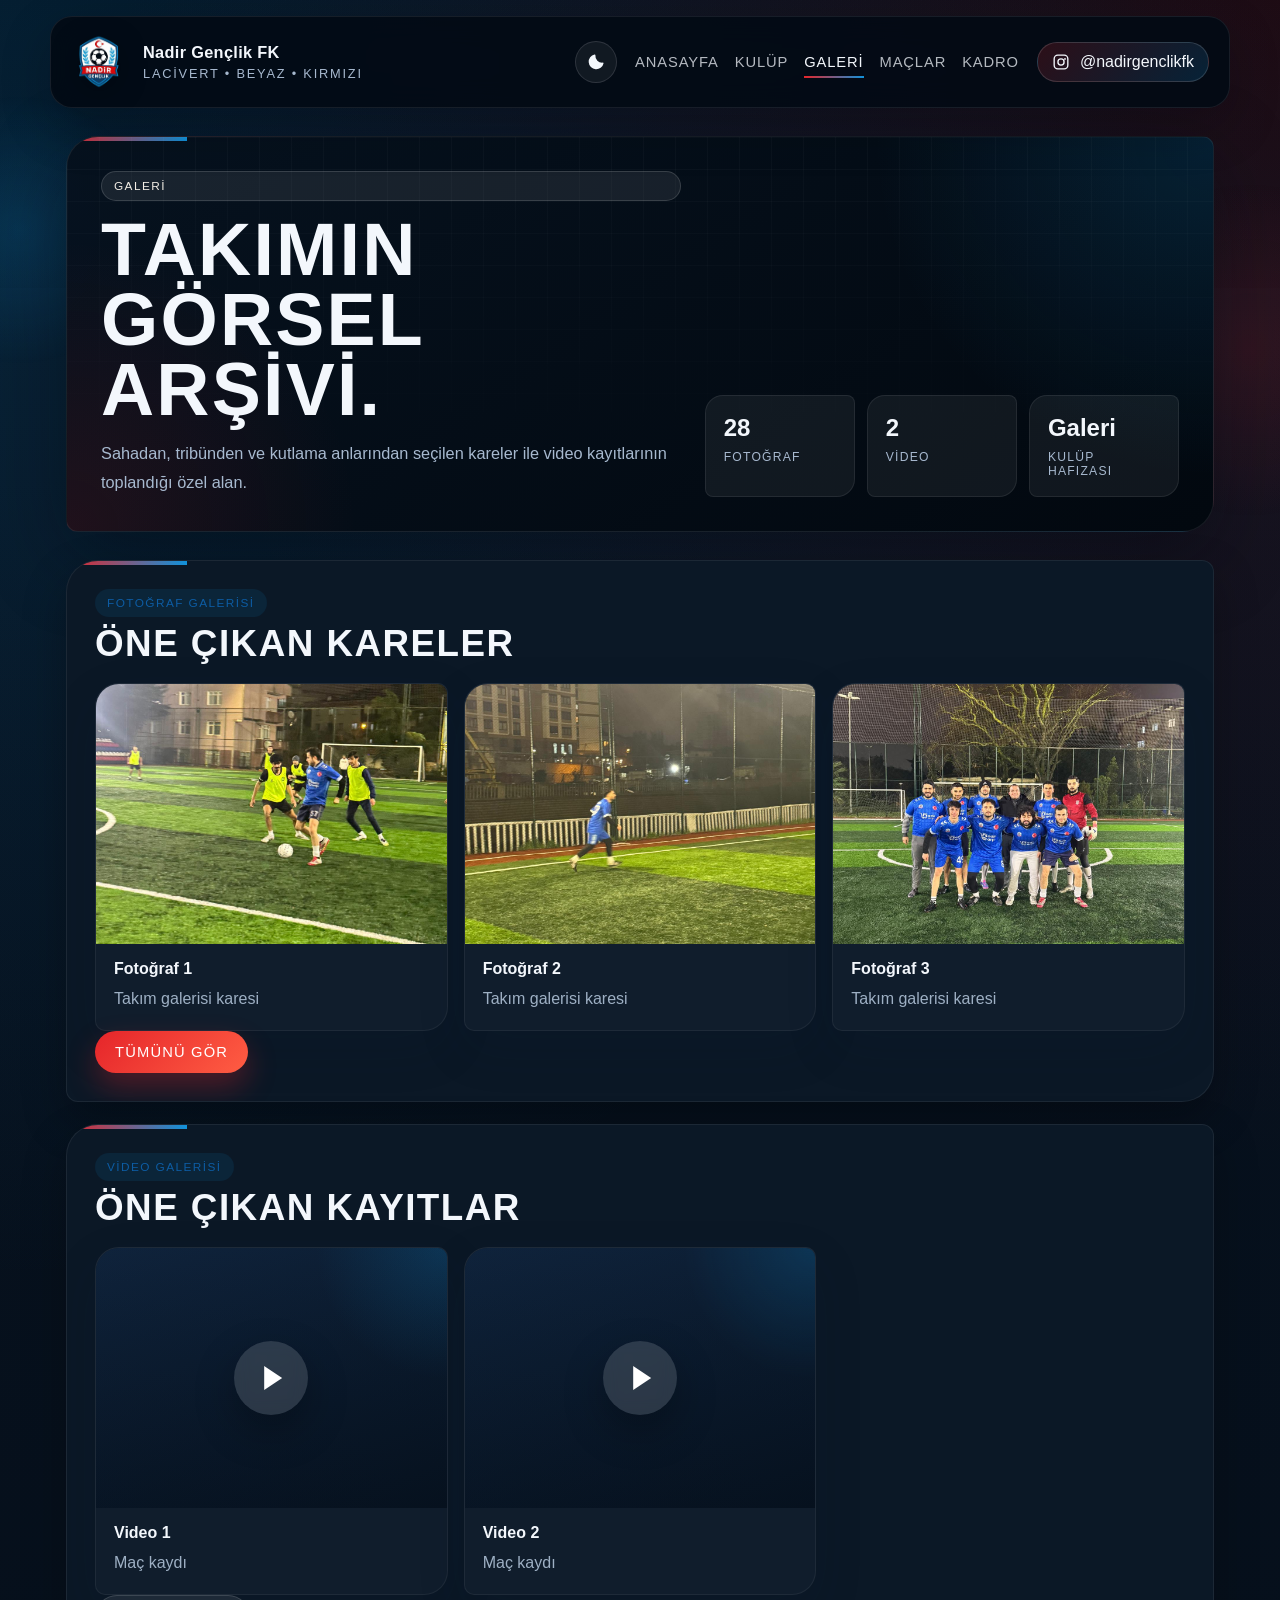
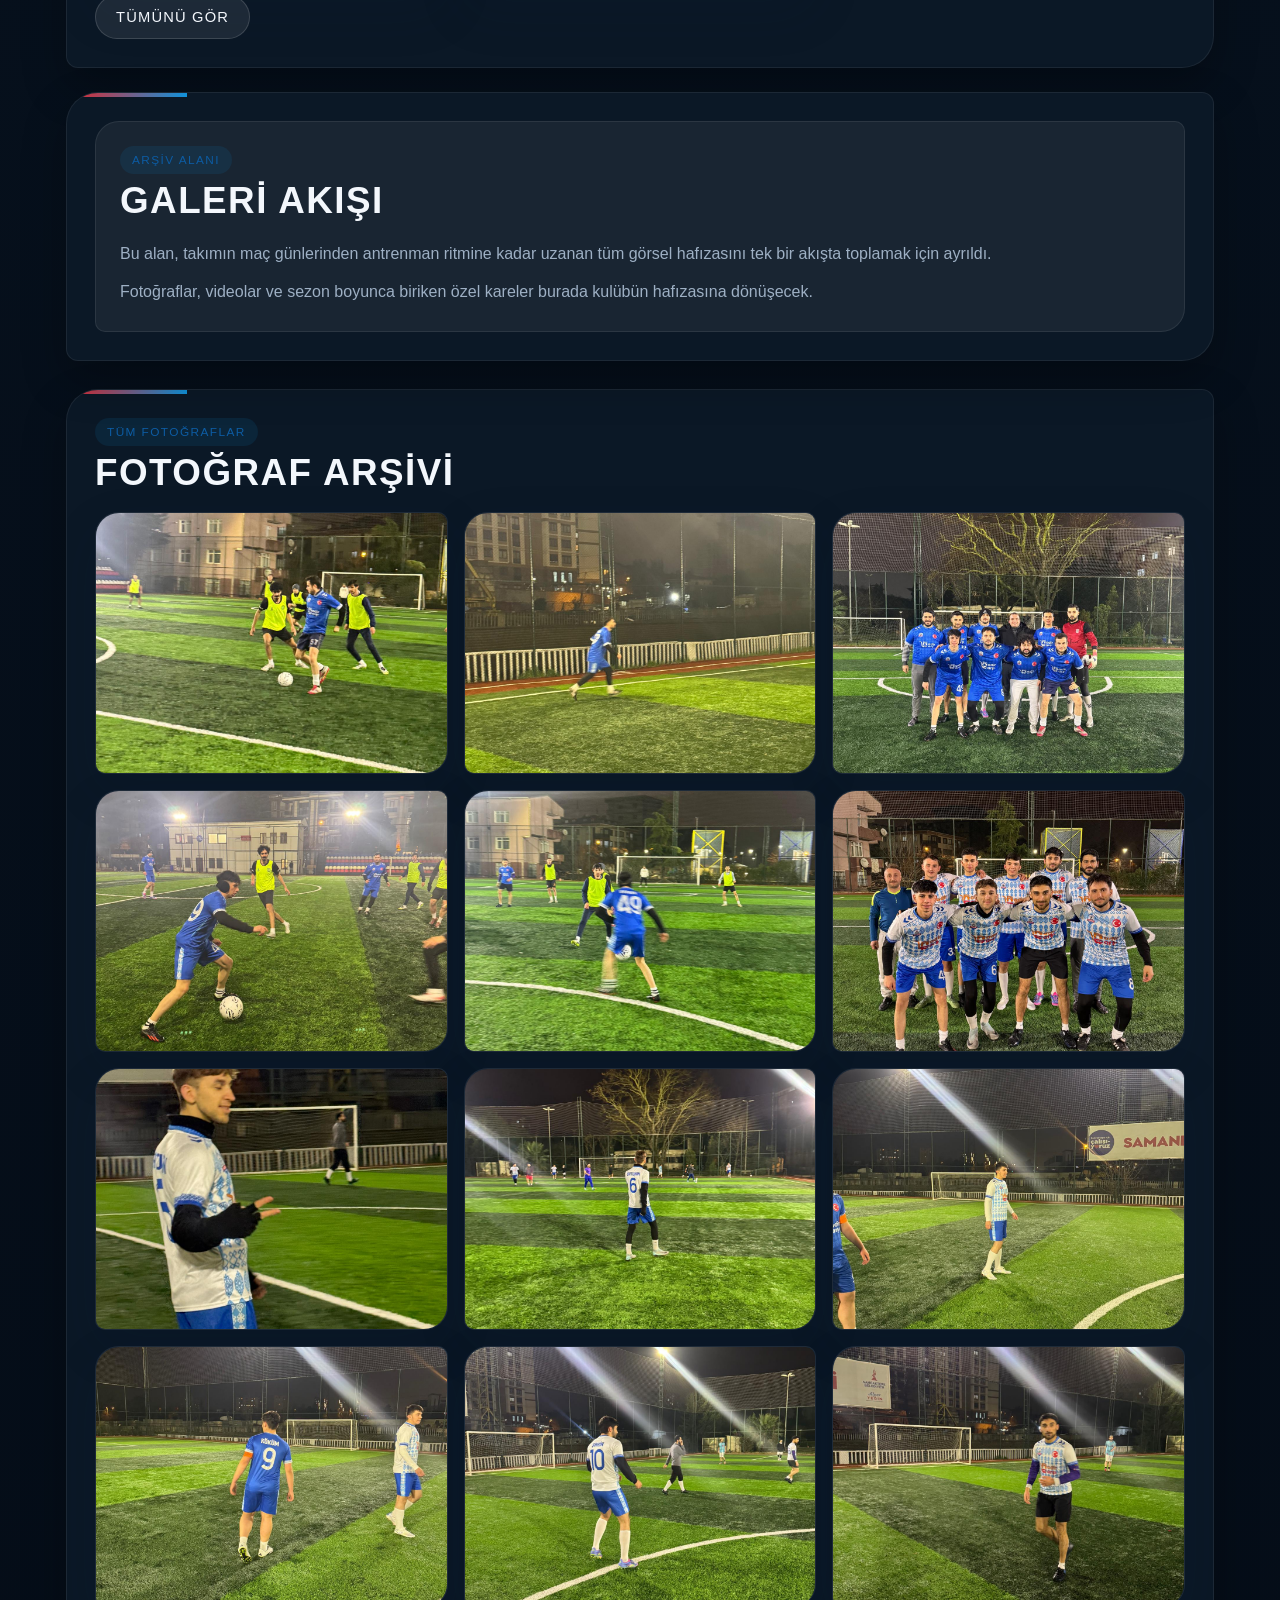
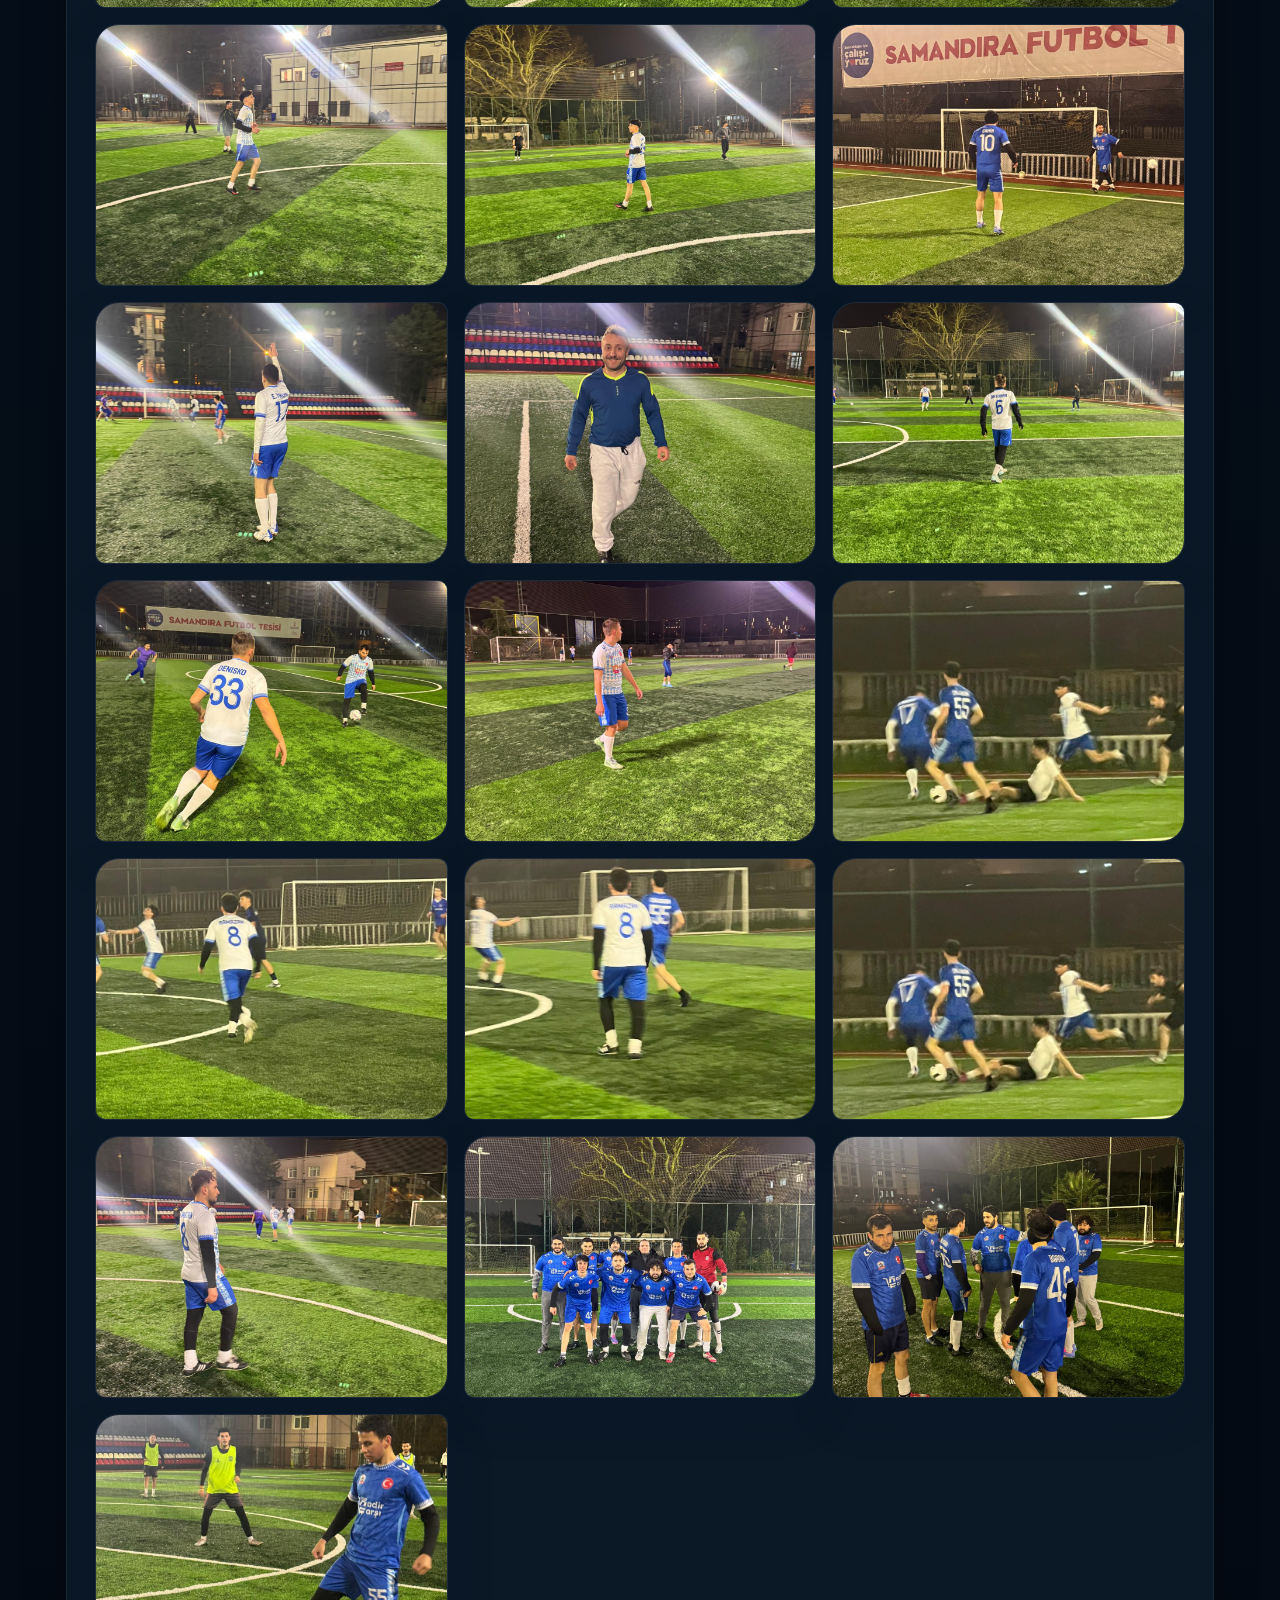
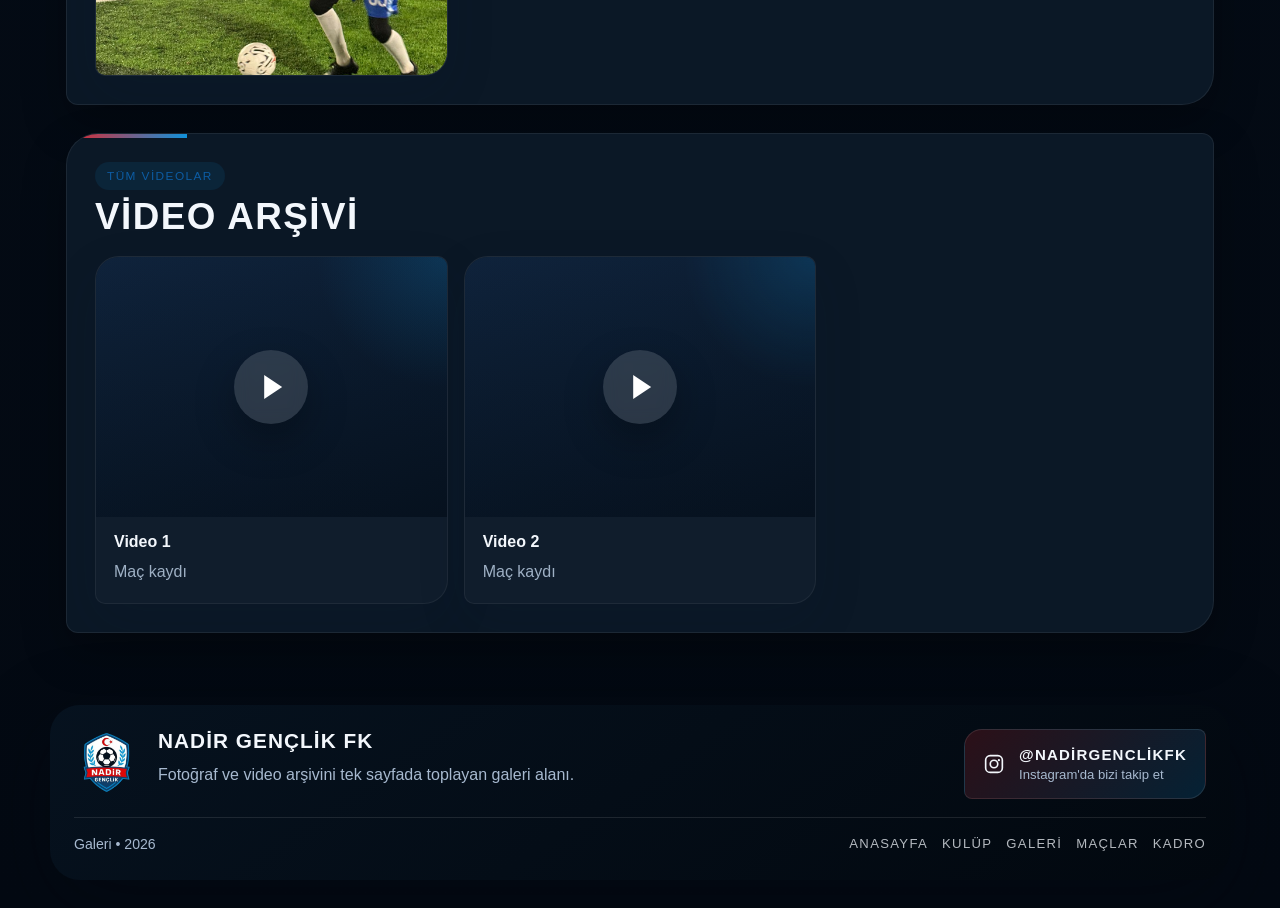
==== commit 1364fabb: "Add files via upload" ====
--- a/galeri.html
+++ b/galeri.html
@@ -133,9 +133,9 @@
             <article class="media-card">
               <div class="media-frame">
                 <video class="gallery-video-preview" muted playsinline preload="metadata">
-                  <source src="medya/videolar/video.mp4" type="video/mp4" />
+                  <source src="videolar/video.mp4" type="video/mp4" />
                 </video>
-                <button class="media-open media-open-video" type="button" data-video-src="medya/videolar/video.mp4" aria-label="Videoyu büyük aç">
+                <button class="media-open media-open-video" type="button" data-video-src="videolar/video.mp4" aria-label="Videoyu büyük aç">
                   <span class="media-open-icon" aria-hidden="true"></span>
                 </button>
               </div>
@@ -147,9 +147,9 @@
             <article class="media-card">
               <div class="media-frame">
                 <video class="gallery-video-preview" muted playsinline preload="metadata">
-                  <source src="medya/videolar/video 2.mp4" type="video/mp4" />
+                  <source src="videolar/video 2.mp4" type="video/mp4" />
                 </video>
-                <button class="media-open media-open-video" type="button" data-video-src="medya/videolar/video 2.mp4" aria-label="Videoyu büyük aç">
+                <button class="media-open media-open-video" type="button" data-video-src="videolar/video 2.mp4" aria-label="Videoyu büyük aç">
                   <span class="media-open-icon" aria-hidden="true"></span>
                 </button>
               </div>
@@ -223,9 +223,9 @@
         <article class="media-card">
           <div class="media-frame">
             <video class="gallery-video-preview" muted playsinline preload="metadata">
-              <source src="medya/videolar/video.mp4" type="video/mp4" />
+              <source src="videolar/video.mp4" type="video/mp4" />
             </video>
-            <button class="media-open media-open-video" type="button" data-video-src="medya/videolar/video.mp4" aria-label="Videoyu büyük aç">
+            <button class="media-open media-open-video" type="button" data-video-src="videolar/video.mp4" aria-label="Videoyu büyük aç">
               <span class="media-open-icon" aria-hidden="true"></span>
             </button>
           </div>
@@ -237,9 +237,9 @@
         <article class="media-card">
           <div class="media-frame">
             <video class="gallery-video-preview" muted playsinline preload="metadata">
-              <source src="medya/videolar/video 2.mp4" type="video/mp4" />
+              <source src="videolar/video 2.mp4" type="video/mp4" />
             </video>
-            <button class="media-open media-open-video" type="button" data-video-src="medya/videolar/video 2.mp4" aria-label="Videoyu büyük aç">
+            <button class="media-open media-open-video" type="button" data-video-src="videolar/video 2.mp4" aria-label="Videoyu büyük aç">
               <span class="media-open-icon" aria-hidden="true"></span>
             </button>
           </div>
